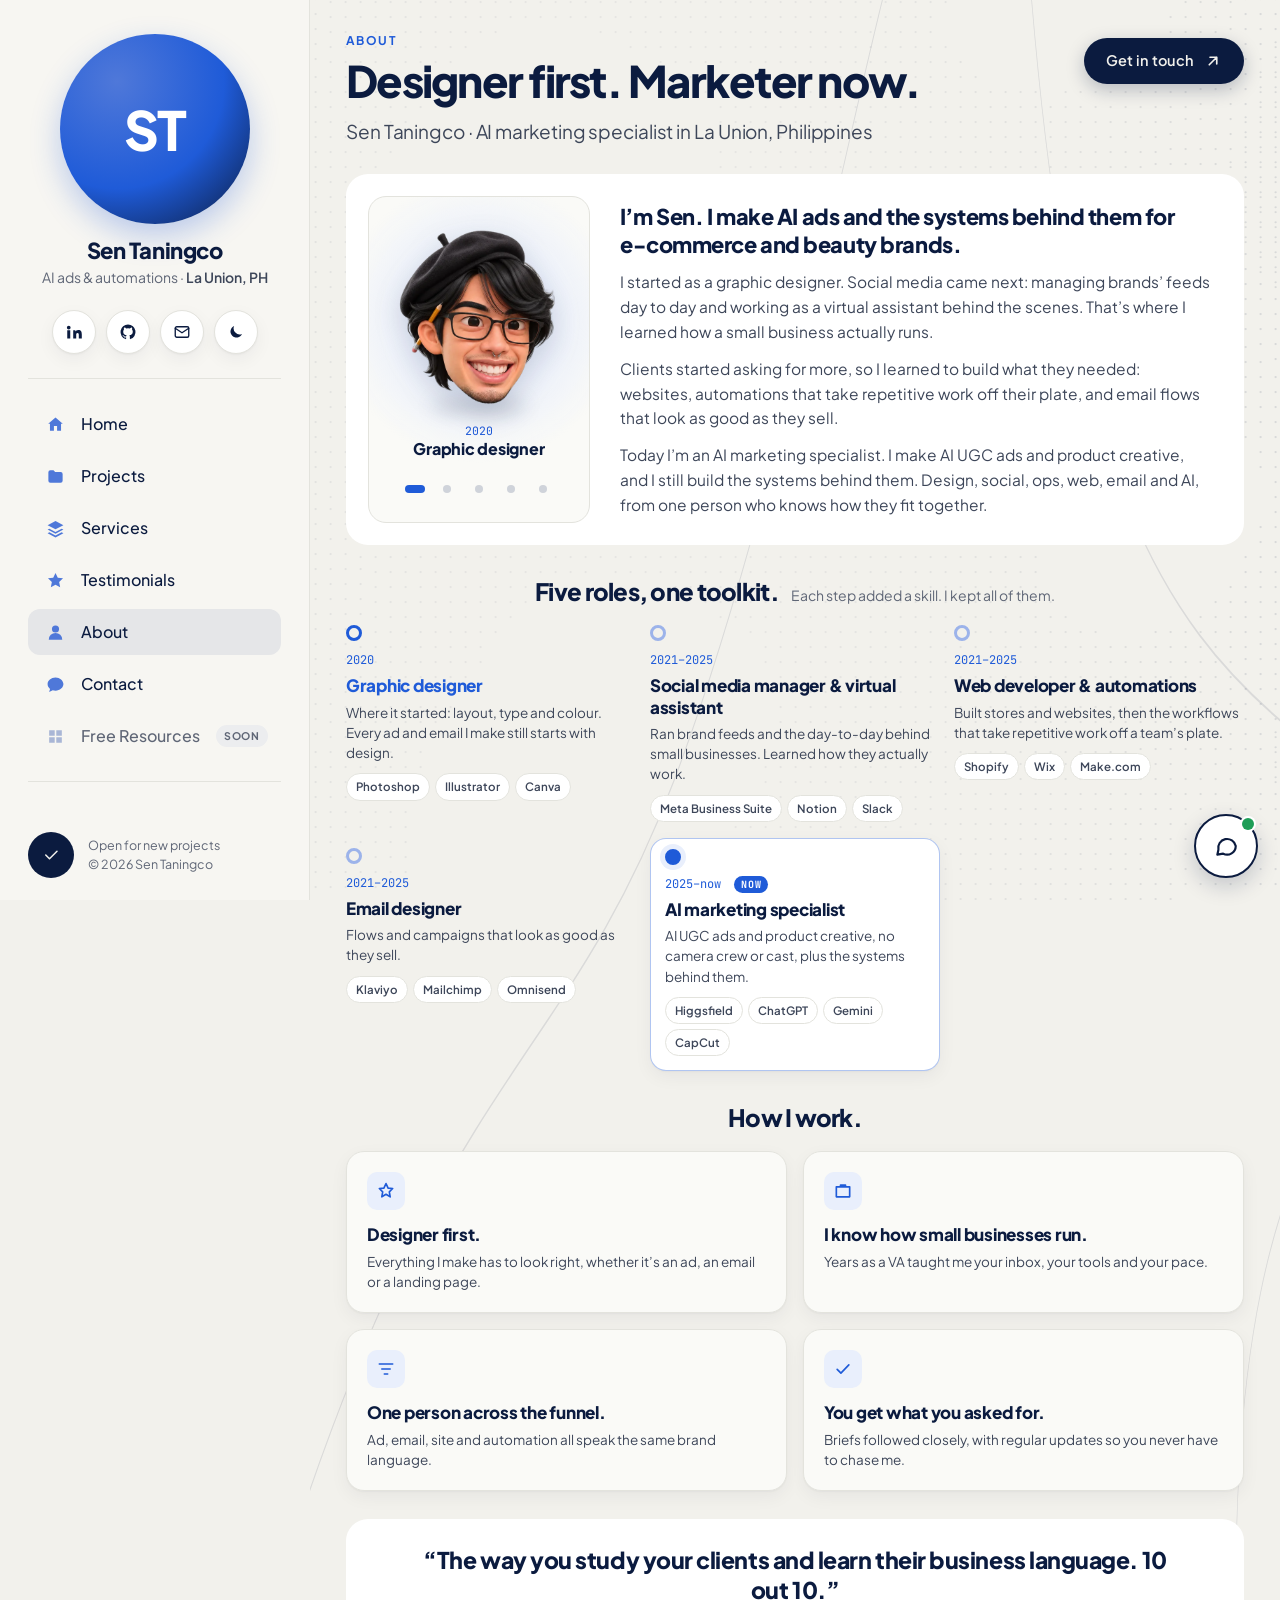
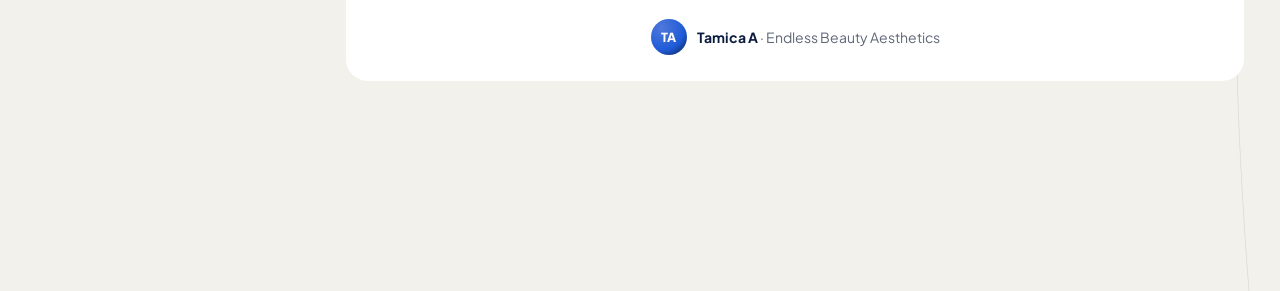
==== about.html @ 311e1f67 "Add About page with role-hat avatar - New about.html: story, five-role timeline, how I work, client " ====
<!doctype html>
<html lang="en">
<head>
  <meta charset="utf-8">
  <meta name="viewport" content="width=device-width, initial-scale=1, viewport-fit=cover">
  <title>About — Sen Taningco · AI Marketing Specialist</title>
  <meta name="description" content="Sen Taningco: graphic designer turned AI marketing specialist. AI UGC ads, automations, websites and email for e-commerce and beauty brands.">
  <meta property="og:title" content="Sen Taningco — Web Developer &amp; Copywriter">
  <meta property="og:description" content="The page, the words, and the systems behind them.">
  <meta property="og:type" content="website">
  <meta name="theme-color" content="#F2F1EC">
  <link rel="preconnect" href="https://fonts.googleapis.com">
  <link rel="preconnect" href="https://fonts.gstatic.com" crossorigin>
  <link href="https://fonts.googleapis.com/css2?family=Plus+Jakarta+Sans:wght@400;500;600;700;800&family=JetBrains+Mono:wght@500&display=swap" rel="stylesheet">
  <style>
    /* ================= Theme tokens ================= */
    :root {
      --bg: #F2F1EC;
      --panel: #F7F6F2;
      --card: #FAFAF7;
      --white: #FFFFFF;
      --ink: #0B1B3F;
      --body: #3D4659;
      --muted: #5F6676;
      --line: #E3E3DD;
      --chip: #ECEDEF;
      --accent: #1F5BD8;
      --accent-dark: #143E9E;
      --accent-soft: #E9EFFC;
      --glow-a: #DCE5FF;
      --glow-b: #C6D4FF;
      --green: #1E9E57;
      --deco: rgba(11,27,63,.10);
      --shadow: 0 1px 2px rgba(11,27,63,.04), 0 6px 18px rgba(11,27,63,.05);
      --font: 'Plus Jakarta Sans', system-ui, -apple-system, 'Segoe UI', sans-serif;
      --mono: 'JetBrains Mono', ui-monospace, monospace;
    }
    :root[data-theme="dark"] {
      --bg: #0D1118;
      --panel: #11161F;
      --card: #161C27;
      --white: #1B2230;
      --ink: #EEF2FA;
      --body: #C3CAD6;
      --muted: #98A0AE;
      --line: #262D3A;
      --chip: #212836;
      --accent: #6E95FF;
      --accent-dark: #A3BBFF;
      --accent-soft: #1A2440;
      --glow-a: #1A2340;
      --glow-b: #24305A;
      --deco: rgba(238,242,250,.07);
      --shadow: 0 1px 2px rgba(0,0,0,.3), 0 6px 18px rgba(0,0,0,.25);
    }
    * { box-sizing: border-box; }
    html, body { height: 100%; }
    body {
      margin: 0; background: var(--bg); color: var(--ink);
      font-family: var(--font); font-size: 14px; line-height: 1.5;
      -webkit-font-smoothing: antialiased;
    }
    a { color: var(--accent); }
    a:hover { color: var(--accent-dark); }
    h1, h2 { margin: 0; }
    button { font: inherit; color: inherit; }
    .i { width: 18px; height: 18px; flex: none; }

    /* ================= Shell ================= */
    .layout { display: grid; grid-template-columns: 310px minmax(0, 1fr); height: 100vh; height: 100dvh; }

    /* ---------- Side panel ---------- */
    .side {
      position: relative; z-index: 2; background: var(--panel); border-right: 1px solid var(--line);
      display: flex; flex-direction: column; padding: 34px 28px 22px; overflow-y: auto;
    }
    .me { text-align: center; }
    .avatar {
      width: 190px; height: 190px; margin: 0 auto 10px; border-radius: 50%; overflow: hidden;
      background: radial-gradient(circle at 50% 45%, var(--white) 0 55%, transparent 72%);
      display: grid; place-items: center; text-align: center; padding: 30px;
      font-size: 12px; color: var(--muted);
    }
    .avatar.empty { border: 1.5px dashed #B7BCC6; background: var(--accent-soft); }
    .avatar img { width: 100%; height: 100%; object-fit: contain; }
    .me .name { font-weight: 800; font-size: 22px; letter-spacing: -0.02em; }
    .me .handle { color: var(--muted); font-size: 14px; }
    .me .handle b { color: var(--body); font-weight: 600; }
    .socials { display: flex; justify-content: center; gap: 10px; margin: 22px 0 24px; }
    .icon-btn {
      width: 44px; height: 44px; border-radius: 50%; display: grid; place-items: center;
      background: var(--white); border: 1px solid var(--line); color: var(--ink); cursor: pointer;
      text-decoration: none; box-shadow: var(--shadow); transition: border-color .15s, transform .15s;
    }
    .icon-btn:hover { border-color: var(--accent); color: var(--accent); transform: translateY(-1px); }
    .nav { border-top: 1px solid var(--line); border-bottom: 1px solid var(--line); padding: 22px 0; display: flex; flex-direction: column; gap: 6px; }
    .nav a {
      display: flex; align-items: center; gap: 16px; min-height: 46px; padding: 0 18px;
      border-radius: 12px; color: var(--ink); text-decoration: none; font-weight: 500; font-size: 16px;
    }
    .nav a:hover { background: var(--chip); }
    .nav a[aria-current="page"] { background: #E5E6E8; }
    :root[data-theme="dark"] .nav a[aria-current="page"] { background: var(--chip); }
    .nav a .i { color: #4F78D9; width: 19px; height: 19px; }
    .side-foot { margin-top: auto; padding-top: 22px; display: flex; align-items: center; gap: 14px; font-size: 12.5px; color: var(--muted); }
    .side-foot .bubble { width: 46px; height: 46px; border-radius: 50%; background: var(--ink); color: var(--bg); display: grid; place-items: center; flex: none; }

    /* ---------- Main ---------- */
    .main {
      position: relative; min-width: 0; overflow: hidden;
      display: grid; grid-template-columns: minmax(0, 1fr); grid-template-rows: auto auto minmax(0, 1fr);
      row-gap: 22px; padding: 40px 64px 28px;
    }
    .deco { position: absolute; inset: 0; width: 100%; height: 100%; pointer-events: none; z-index: 0; }
    .deco path { fill: none; stroke: var(--deco); stroke-width: 1.2; }
    .main > *:not(.deco) { position: relative; z-index: 1; min-width: 0; }

    .top { display: flex; align-items: flex-start; justify-content: space-between; gap: 24px; }
    .top h1 { font-weight: 800; font-size: clamp(40px, 4.2vw, 66px); line-height: 1.04; letter-spacing: -0.04em; color: var(--ink); }
    .top p { margin: 14px 0 0; font-size: 19px; color: var(--body); letter-spacing: -0.005em; }
    .btn {
      display: inline-flex; align-items: center; gap: 10px; min-height: 46px; padding: 0 22px; flex: none; margin-top: 6px;
      border-radius: 999px; background: var(--ink); color: var(--bg); text-decoration: none; font-weight: 600; font-size: 14.5px;
      box-shadow: 0 6px 18px rgba(11,27,63,.25);
    }
    .btn:hover { background: var(--accent); color: #fff; }

    /* Glow frame used by tools strip + bento */
    .glow {
      border-radius: 28px; padding: 6px;
      background: linear-gradient(90deg, var(--glow-a) 0%, rgba(220,229,255,.35) 45%, var(--glow-b) 100%);
    }
    :root[data-theme="dark"] .glow { background: linear-gradient(90deg, var(--glow-a), var(--glow-b)); }

    /* Tools strip */
    .tools { display: flex; align-items: center; background: var(--white); border-radius: 22px; padding: 10px 0 10px 22px; min-width: 0; }
    .tools-label { flex: none; padding-right: 22px; border-right: 1px solid var(--line); }
    .tools-label small { display: block; font-size: 11.5px; font-weight: 700; letter-spacing: .1em; color: var(--accent); }
    .tools-label strong { font-size: 19px; font-weight: 700; letter-spacing: -0.02em; }
    .marquee { flex: 1; min-width: 0; overflow: hidden; mask-image: linear-gradient(90deg, transparent, #000 4%, #000 96%, transparent); }
    .track { display: flex; width: max-content; animation: slide 70s linear infinite; }
    .marquee:hover .track { animation-play-state: paused; }
    @keyframes slide { to { transform: translateX(-50%); } }
    .tool { display: flex; align-items: center; gap: 10px; padding: 10px 34px; border-right: 1px solid var(--line); font-weight: 600; font-size: 14.5px; white-space: nowrap; }
    .tool .logo { width: 22px; height: 22px; display: grid; place-items: center; flex: none; }
    .tool .logo svg, .tool .logo img { width: 22px; height: 22px; object-fit: contain; border-radius: 4px; }
    :root[data-theme="dark"] .tool .logo { background: #fff; border-radius: 6px; padding: 2px; }

    /* Bento */
    .bento-frame { min-height: 0; display: flex; }
    .bento-frame > .bento-in { flex: 1; min-height: 0; background: var(--white); border-radius: 24px; padding: 22px; }
    .bento {
      height: 100%; display: grid; gap: 16px;
      grid-template-columns: 0.92fr 1fr 1fr 1fr;
      grid-template-rows: minmax(0, 0.86fr) minmax(0, 1.14fr);
      grid-template-areas:
        "intro projects projects projects"
        "intro services clients  clients";
    }
    .card {
      min-height: 0; background: var(--card); border: 1px solid var(--line); border-radius: 18px;
      box-shadow: var(--shadow); padding: 20px 20px 18px; display: flex; flex-direction: column; overflow: hidden;
    }
    .card-head { display: flex; align-items: center; gap: 12px; }
    .card-head .ico { width: 34px; height: 34px; border-radius: 9px; background: var(--accent); color: #fff; display: grid; place-items: center; flex: none; }
    .card-head h2 { font-size: 19px; font-weight: 600; letter-spacing: -0.015em; }
    .card .sub { margin: 10px 0 0; color: var(--body); font-size: 13.5px; }

    /* Intro card */
    .intro {
      grid-area: intro; position: relative; align-items: center; justify-content: flex-end; text-align: center;
      background: linear-gradient(180deg, #EAF0FD 0%, #EEF2FB 55%, #F2F4FA 100%); border-color: #C9D5F2; padding-bottom: 26px;
    }
    :root[data-theme="dark"] .intro { background: linear-gradient(180deg, #19223A, #151B28); border-color: #2A3555; }
    .play {
      position: absolute; top: 16px; left: 16px; display: inline-flex; align-items: center; gap: 7px;
      background: #0B1B3F; color: #fff; border: 0; border-radius: 999px; padding: 7px 13px; font-size: 13px; font-weight: 700; cursor: pointer;
      box-shadow: 0 4px 12px rgba(11,27,63,.25);
    }
    .photo {
      width: min(66%, 205px); aspect-ratio: 1 / 1; margin: auto 0 22px; border-radius: 12px;
      border: 2px solid #8FA9E8; box-shadow: 0 0 0 5px #fff, 0 10px 28px rgba(11,27,63,.14);
      background: #E4E7EE; display: grid; place-items: center; padding: 12px; font-size: 12px; color: var(--muted); overflow: hidden;
    }
    .photo img { width: 100%; height: 100%; object-fit: cover; }
    .hi { font-family: var(--mono); font-size: 11.5px; letter-spacing: .28em; color: #4F78D9; }
    .intro .big { margin-top: 2px; font-weight: 800; font-size: clamp(28px, 2.5vw, 40px); letter-spacing: -0.04em; line-height: 1.05; }
    .rule { width: 82%; height: 2px; background: #9CB3EA; margin: 12px 0 14px; }
    .roles { font-family: var(--mono); font-size: 10.5px; letter-spacing: .14em; color: var(--muted); line-height: 1.8; }
    .tag { margin-top: 14px; font-size: 19px; line-height: 1.3; letter-spacing: -0.02em; }
    .tag b { font-weight: 700; }
    .sig { margin-top: 12px; display: flex; align-items: center; gap: 8px; font-family: var(--mono); font-size: 10.5px; color: var(--body); }
    .sig span { width: 18px; height: 18px; border-radius: 50%; background: var(--ink); }

    /* Projects */
    .projects { grid-area: projects; }
    .projects .row { flex: 1; min-height: 0; display: grid; grid-template-columns: minmax(0, 1fr) minmax(0, 1fr); gap: 20px; margin-top: 2px; }
    .stack { position: relative; min-height: 0; display: flex; flex-direction: column; gap: 8px; }
    .dots { display: flex; gap: 4px; }
    .dots i { width: 5px; height: 5px; border-radius: 50%; background: #CFD3DA; }
    .dots i.on { background: var(--accent); }
    .shot {
      flex: 1; min-height: 0; border-radius: 10px; overflow: hidden; display: grid; place-items: center; text-align: center;
      padding: 12px; font-size: 12px; box-shadow: 0 6px 18px rgba(11,27,63,.18);
      background: #0F1218; color: #A9B0BC;
    }
    .shot img { width: 100%; height: 100%; object-fit: cover; }
    .shot-under { height: 26px; border-radius: 8px; border: 1px solid var(--line); background: var(--white); }
    .proj-list { display: flex; flex-direction: column; gap: 7px; margin-top: 14px; }
    .proj-list span { display: flex; align-items: center; gap: 9px; font-size: 13px; font-weight: 500; color: var(--body); }
    .proj-list span::before { content: ""; width: 6px; height: 6px; border-radius: 50%; background: var(--accent); flex: none; }

    /* Creative (chips) */
    .creative { grid-area: creative; }
    .chips { margin: auto 0 4px; display: flex; flex-wrap: wrap; gap: 8px; }
    .chip { display: inline-flex; align-items: center; gap: 7px; padding: 7px 12px; border-radius: 999px; background: var(--white); border: 1px solid var(--line); font-size: 12.5px; font-weight: 600; box-shadow: var(--shadow); }
    .chip .d { width: 7px; height: 7px; border-radius: 50%; background: var(--green); }
    .chip .d.off { background: #B5BAC4; }

    /* Credentials */
    .creds { grid-area: creds; }
    .badge-wrap { flex: 1; min-height: 0; display: flex; flex-direction: column; align-items: center; justify-content: center; gap: 14px; }
    .medal {
      width: 112px; height: 112px; border-radius: 50%; background: var(--white);
      box-shadow: 0 0 0 1px var(--line), 0 10px 26px rgba(11,27,63,.12);
      display: grid; place-items: center; text-align: center; line-height: 1;
    }
    .medal-in { width: 74px; height: 74px; border-radius: 50%; display: grid; place-items: center; background: conic-gradient(#1F5BD8, #3FB6E8, #1F5BD8); color: #fff; }
    .medal-in strong { display: block; font-size: 24px; font-weight: 800; }
    .medal-in small { display: block; font-size: 8.5px; font-weight: 700; letter-spacing: .1em; margin-top: 3px; }
    .pill { display: inline-flex; align-items: center; gap: 8px; background: #0B1B3F; color: #fff; border-radius: 999px; padding: 7px 16px; font-size: 12.5px; font-weight: 700; }
    .pill::before { content: ""; width: 9px; height: 9px; border-radius: 50%; background: var(--accent); box-shadow: 0 0 0 2px #fff; }

    /* Services */
    .services { grid-area: services; }
    .svc { list-style: none; margin: 8px 0 0; padding: 0; flex: 1; min-height: 0; display: flex; flex-direction: column; justify-content: space-between; }
    .svc li { display: flex; align-items: center; gap: 12px; padding: 5px 0; border-top: 1px solid var(--line); font-weight: 600; font-size: 13.5px; }
    .svc li:first-child { border-top: 0; }
    .svc li .n { margin-left: auto; font-family: var(--mono); font-size: 10.5px; color: var(--muted); }
    .svc li .s { width: 26px; height: 26px; border-radius: 7px; background: var(--accent-soft); color: var(--accent); display: grid; place-items: center; flex: none; }
    .svc li .s svg { width: 14px; height: 14px; }

    /* Testimonials */
    .clients { grid-area: clients; }
    .t-list { margin-top: 12px; display: flex; flex-direction: column; gap: 10px; }
    .t { background: var(--white); border: 1px solid var(--line); border-radius: 12px; padding: 11px 13px; box-shadow: var(--shadow); }
    .t strong { display: flex; align-items: center; gap: 8px; font-size: 13.5px; }
    .t strong i { width: 18px; height: 18px; border-radius: 50%; background: var(--chip); font-style: normal; font-size: 10px; display: grid; place-items: center; color: var(--muted); }
    .t p { margin: 3px 0 0; font-size: 12.5px; color: var(--body); }
    .t em { display: block; margin-top: 3px; font-style: normal; font-size: 12px; font-weight: 600; color: var(--accent); }

    /* Floating chat bubble */
    .float {
      position: fixed; right: 22px; bottom: 22px; z-index: 5; width: 64px; height: 64px; border-radius: 50%;
      background: var(--white); border: 2px solid var(--ink); display: grid; place-items: center;
      font-size: 10px; color: var(--muted); text-decoration: none; box-shadow: 0 8px 22px rgba(11,27,63,.2);
    }
    .float::after { content: ""; position: absolute; top: 2px; right: 2px; width: 12px; height: 12px; border-radius: 50%; background: var(--green); box-shadow: 0 0 0 2px var(--white); }
    .float:hover { transform: translateY(-2px); }

    /* ================= Responsive ================= */
    @media (max-height: 820px), (max-width: 1280px) {
      .layout { height: auto; min-height: 100vh; }
      .side { position: sticky; top: 0; height: 100vh; }
      .main { overflow: visible; padding: 32px 36px 40px; }
      .bento { height: auto; grid-template-rows: auto auto; }
      .card { min-height: 280px; }
    }
    @media (max-width: 1280px) {
      .bento {
        grid-template-columns: repeat(2, minmax(0, 1fr));
        grid-template-areas: "projects projects" "intro services" "clients clients";
      }
    }
    @media (max-width: 860px) {
      .layout { grid-template-columns: minmax(0, 1fr); }
      .side { position: static; height: auto; border-right: 0; border-bottom: 1px solid var(--line); padding: 24px 16px; }
      .avatar { width: 130px; height: 130px; }
      .nav { flex-direction: row; overflow-x: auto; scrollbar-width: none; padding: 12px 0; }
      .nav a { flex: none; font-size: 14.5px; }
      .side-foot { display: none; }
      .main { padding: 24px 16px 100px; }
      .top { flex-direction: column; }
      .tools { flex-direction: column; align-items: stretch; padding: 14px; }
      .tools-label { border-right: 0; padding: 0 0 8px; }
      .bento-frame > .bento-in { padding: 12px; }
      .bento { grid-template-columns: minmax(0, 1fr); grid-template-areas: "intro" "projects" "services" "clients"; }
      .projects .row { grid-template-columns: minmax(0, 1fr); }
      .stack { height: 210px; }
    }
    @media (prefers-reduced-motion: reduce) {
      .track { animation: none; }
      .icon-btn, .float { transition: none; }
    }

    /* ---- Homepage refresh: monogram, real previews, real quotes ---- */
    .avatar.mono { display: grid; place-items: center; padding: 0; border: 0; font-size: 54px; font-weight: 800; letter-spacing: -0.04em; color: #fff;
      background: radial-gradient(circle at 30% 25%, #4F78D9, #1F5BD8 55%, #0B1B3F); box-shadow: 0 12px 30px rgba(31,91,216,.28); }
    .photo.mono { display: grid; place-items: center; padding: 0; background: radial-gradient(circle at 30% 25%, #4F78D9, #1F5BD8 55%, #0B1B3F); border-color: #8FA9E8; }
    .photo.mono span { font-size: clamp(54px, 5vw, 84px); font-weight: 800; letter-spacing: -0.05em; color: #fff; }
    .float { color: var(--ink); }
    .svc li { padding: 0; }
    .svc li a { display: flex; align-items: center; gap: 12px; width: 100%; min-height: 34px; color: inherit; text-decoration: none; }
    .svc li a:hover { color: var(--accent); }
    .services .card-head .card-go, .clients .card-head .card-go { margin-left: auto; }
    .q-rot { display: grid; flex: 1; margin-top: 12px; }
    .q { grid-area: 1 / 1; margin: 0; opacity: 0; transform: translateY(6px); transition: opacity .5s ease, transform .5s ease; pointer-events: none; }
    .q.is-on { opacity: 1; transform: none; pointer-events: auto; }
    .q p { margin: 0; font-size: clamp(15px, 1.15vw, 19px); font-weight: 700; line-height: 1.35; letter-spacing: -0.015em; color: var(--ink); }
    .q-foot { display: flex; align-items: center; justify-content: space-between; gap: 10px; margin-top: 8px; }
    .q-dots { display: flex; gap: 2px; }
    .qd { width: 24px; height: 24px; border: 0; padding: 0; background: none; cursor: pointer; display: grid; place-items: center; }
    .qd::before { content: ""; width: 7px; height: 7px; border-radius: 50%; background: #CFD3DA; transition: background .2s, width .2s; }
    .qd.on::before { width: 18px; border-radius: 4px; background: var(--accent); }
    .q-src { font-size: 11.5px; color: var(--muted); }
    .bubbles { display: flex; flex-wrap: wrap; gap: 6px; margin-top: 10px; }
    .bub { font-size: 12px; font-weight: 600; padding: 6px 11px; border-radius: 14px 14px 14px 4px; background: var(--chip); color: var(--body); }
    .bub::after { content: " ♥"; color: #E5484D; }
    .qd { width: 32px; height: 32px; }
    @media (max-width: 1024px), (pointer: coarse) { .proj-text .proj-list a { min-height: 40px !important; } }

    a.sig { text-decoration: none; color: inherit; }
    a.sig:hover { color: var(--accent); }
    /* ---- Nav: work-in-progress items ---- */
    .nav .wip { display: flex; align-items: center; gap: 16px; min-height: 46px; padding: 0 18px; border-radius: 12px; font-weight: 500; font-size: 16px; color: var(--muted); cursor: default; white-space: nowrap; }
    .nav .wip .i { color: #A9B6D6; width: 19px; height: 19px; }
    .nav .wip em { margin-left: auto; font-style: normal; font-size: 10.5px; font-weight: 700; letter-spacing: .06em; text-transform: uppercase; padding: 3px 8px; border-radius: 999px; background: var(--chip); color: var(--muted); }
    @media (max-width: 860px) { .nav .wip { flex: none; font-size: 14.5px; gap: 10px; } .nav .wip em { margin-left: 4px; } }

    /* ---- Testimonials: stacked glass panels ---- */
    .tstack { position: relative; flex: 1; margin-top: 14px; padding: 28px 22px 0 14px; isolation: isolate; }
    .tblob { position: absolute; z-index: -1; border-radius: 50%; filter: blur(24px); opacity: .7; pointer-events: none; transition: transform 1.2s cubic-bezier(.2,.7,.2,1); }
    .tblob.a { width: 46%; height: 70%; left: 4%; top: 6%; background: #4F78D9; }
    .tblob.b { width: 36%; height: 60%; right: 6%; bottom: 0; background: #F2A65A; }
    .tg-deck { display: grid; }
    .tg {
      grid-area: 1 / 1; margin: 0; display: flex; flex-direction: column; justify-content: space-between; gap: 14px;
      padding: 20px 22px 16px; border-radius: 20px;
      background: rgba(255,255,255,.58); -webkit-backdrop-filter: blur(16px) saturate(1.5); backdrop-filter: blur(16px) saturate(1.5);
      border: 1px solid rgba(255,255,255,.85); box-shadow: 0 1px 0 rgba(255,255,255,.9) inset, 0 14px 34px rgba(11,27,63,.14);
      transform-origin: 50% 100%; will-change: transform, opacity;
      transition: transform .7s cubic-bezier(.2,.75,.2,1), opacity .55s ease, filter .55s ease;
      opacity: 0; pointer-events: none; transform: translate(0, -46px) scale(.84);
    }
    .tg[data-pos="0"] { opacity: 1; pointer-events: auto; transform: none; z-index: 4; }
    .tg[data-pos="1"] { opacity: .9; transform: translate(-12px, -16px) rotate(-2.6deg) scale(.95); z-index: 3; filter: saturate(.9); }
    .tg[data-pos="2"] { opacity: .65; transform: translate(14px, -30px) rotate(2.4deg) scale(.9); z-index: 2; filter: saturate(.8); }
    .tg[data-pos="out"] { opacity: 0; transform: translate(70%, 18px) rotate(9deg) scale(.96); z-index: 5; }
    .tg[data-pos="in"]  { opacity: 0; transform: translate(-70%, 18px) rotate(-9deg) scale(.96); z-index: 5; transition: none; }
    .tg > * { transition: opacity .45s ease .15s; }
    .tg:not([data-pos="0"]) > * { opacity: 0; transition-delay: 0s; }
    .tg blockquote { margin: 0; }
    .tg blockquote p { margin: 0; font-size: clamp(15px, 1.12vw, 18.5px); font-weight: 700; line-height: 1.38; letter-spacing: -0.015em; color: var(--ink); }
    .tg figcaption { display: flex; align-items: center; gap: 11px; }
    .tg-av { width: 38px; height: 38px; border-radius: 50%; flex: none; display: grid; place-items: center; font-size: 13px; font-weight: 800; color: #fff; background: radial-gradient(circle at 30% 25%, #4F78D9, #1F5BD8 60%, #0B1B3F); }
    .tg-who { display: flex; flex-direction: column; line-height: 1.25; min-width: 0; }
    .tg-who b { font-size: 14px; color: var(--ink); }
    .tg-who span { font-size: 12.5px; color: var(--muted); }
    .tg-nav { display: flex; align-items: center; gap: 4px; margin-left: auto; }
    @media (min-width: 1281px) and (min-height: 821px) {
      .clients .bubbles { display: none; }
      .services .sub { display: none; }
      .services .svc { margin-top: 10px; }
      .svc li a { min-height: 32px; }
    }
    @media (max-width: 480px) { .tg-count { display: none; } .clients .card-head h2 { font-size: 19px; } }
    .tg-btn { width: 40px; height: 40px; border-radius: 50%; border: 1px solid var(--line); background: var(--white); color: var(--ink); display: grid; place-items: center; cursor: pointer; transition: background .2s, color .2s, border-color .2s; }
    .tg-btn:hover { background: var(--ink); color: var(--bg); border-color: var(--ink); }
    .tg-count { min-width: 44px; text-align: center; font-size: 12.5px; color: var(--muted); font-variant-numeric: tabular-nums; }
    .tg-count b { color: var(--ink); }
    :root[data-theme="dark"] .tg { background: rgba(32,39,54,.55); border-color: rgba(255,255,255,.12); box-shadow: 0 1px 0 rgba(255,255,255,.06) inset, 0 14px 34px rgba(0,0,0,.4); }
    :root[data-theme="dark"] .tblob { opacity: .4; }
    @media (max-width: 860px) { .tstack { padding: 28px 14px 4px 10px; } .tg { padding: 18px 18px 14px; } }
    @media (prefers-reduced-motion: reduce) { .tg, .tblob { transition: opacity .2s ease; } }

    /* ================= Services page ================= */
    .smain { display: flex; flex-direction: column; gap: 28px; overflow-y: auto; padding-bottom: 64px; }
    .eyebrow, .top p.eyebrow { margin: 0 0 8px; font-size: 12px; font-weight: 700; letter-spacing: .12em; color: var(--accent); }
    .eyebrow.center { text-align: center; }
    .smain .top h1 { font-size: clamp(32px, 3.4vw, 54px); }
    .smain h2 { margin: 0; letter-spacing: -0.03em; }

    .method { display: grid; grid-template-columns: minmax(0, 1.05fr) minmax(0, 3fr); gap: 18px; background: var(--white); border-radius: 22px; padding: 22px; }
    .method-intro { padding: 10px 8px; }
    .method-intro h2 { font-size: 28px; font-weight: 800; line-height: 1.1; }
    .method-intro h2 span { display: block; color: var(--muted); font-weight: 600; }
    .method-intro p:last-child { margin: 12px 0 0; color: var(--body); font-size: 14px; }
    .steps { display: grid; grid-template-columns: repeat(3, minmax(0, 1fr)); gap: 16px; }
    .step { position: relative; background: var(--card); border: 1px solid var(--line); border-radius: 16px; padding: 18px; box-shadow: var(--shadow); }
    .step + .step::before { content: ""; position: absolute; left: -17px; top: 38px; width: 16px; border-top: 2px dashed #9CB3EA; }
    .step-n { position: absolute; right: 14px; top: 4px; font-size: 54px; font-weight: 800; letter-spacing: -0.04em; color: var(--ink); opacity: .07; }
    .step-ico { width: 38px; height: 38px; border-radius: 10px; display: grid; place-items: center; background: var(--accent-soft); color: var(--accent); }
    .step-ico svg { width: 20px; height: 20px; }
    .step h3 { margin: 12px 0 4px; font-size: 20px; font-weight: 800; }
    .step p { margin: 0; font-size: 13.5px; color: var(--body); }
    .step-chips { display: flex; flex-wrap: wrap; gap: 6px; margin-top: 12px; }
    .step-chips span { font-size: 11.5px; font-weight: 600; padding: 4px 10px; border-radius: 999px; background: var(--white); border: 1px solid var(--line); }

    .sec-head { display: flex; flex-wrap: wrap; align-items: baseline; justify-content: center; gap: 4px 12px; margin-bottom: 16px; }
    .sec-head h2 { font-size: 24px; font-weight: 800; }
    .sec-head span { color: var(--muted); }
    .svc-grid { display: grid; grid-template-columns: repeat(3, minmax(0, 1fr)); gap: 16px; }
    .svc-card { display: flex; flex-direction: column; background: var(--card); border: 1px solid var(--line); border-radius: 18px; padding: 20px; box-shadow: var(--shadow); transition: transform .15s ease, border-color .15s ease; }
    .svc-card:hover { transform: translateY(-2px); border-color: #BFC6D6; }
    .svc-top { display: flex; align-items: flex-start; justify-content: space-between; gap: 10px; }
    .svc-num { font-family: var(--mono); font-size: 11px; color: var(--accent); white-space: nowrap; padding-top: 4px; }
    .svc-card h3 { margin: 14px 0 2px; font-size: 21px; font-weight: 800; letter-spacing: -0.02em; }
    .svc-sub { margin: 0; color: var(--muted); font-size: 14px; }
    .svc-badge { align-self: flex-start; margin: 14px 0 12px; font-size: 11px; font-weight: 800; letter-spacing: .08em; text-transform: uppercase; color: var(--accent); background: var(--accent-soft); border: 1px solid color-mix(in srgb, var(--accent) 30%, transparent); padding: 5px 11px; border-radius: 999px; }
    .svc-list { list-style: none; margin: 0 0 16px; padding: 0; display: flex; flex-direction: column; gap: 8px; }
    .svc-list li { display: flex; gap: 9px; font-size: 13.5px; color: var(--body); }
    .svc-list svg { width: 16px; height: 16px; flex: none; margin-top: 1px; color: #4F78D9; }
    .svc-link { margin-top: auto; font-weight: 700; text-decoration: none; min-height: 40px; display: inline-flex; align-items: center; gap: 6px; }

    .live { text-align: center; }
    .live h2 { font-size: clamp(26px, 2.6vw, 36px); font-weight: 800; }
    .live-sub { margin: 8px auto 18px; max-width: 520px; color: var(--body); }
    .flow-frame { background: var(--white); border: 1px solid var(--line); border-radius: 18px; box-shadow: var(--shadow); overflow: hidden; text-align: left; }
    .flow-bar { display: flex; align-items: center; gap: 6px; padding: 10px 14px; border-bottom: 1px solid var(--line); font-size: 12px; color: var(--muted); }
    .flow-bar i { width: 9px; height: 9px; border-radius: 50%; background: #F87171; }
    .flow-bar i:nth-child(2) { background: #FBBF24; } .flow-bar i:nth-child(3) { background: #34D399; }
    .flow-bar span { margin: 0 auto; transform: translateX(-24px); }
    .flow { display: flex; align-items: center; padding: 30px 26px; background: radial-gradient(#C9D3EA 1px, transparent 1px) 0 0 / 16px 16px, #F6F8FD; overflow-x: auto; }
    :root[data-theme="dark"] .flow { background: radial-gradient(#2A3555 1px, transparent 1px) 0 0 / 16px 16px, #151B28; }
    .flow-node { flex: 1 1 0; min-width: 120px; background: #fff; border: 1px solid #DCE2EE; border-radius: 14px; padding: 14px; box-shadow: var(--shadow); color: #0B1B3F; }
    .flow-node strong { display: block; font-size: 14px; }
    .flow-node span { display: block; margin-top: 3px; font-size: 12px; color: #5F6676; }
    .flow-node.out { flex: 1.5 1 0; background: var(--accent); border-color: var(--accent); color: #fff; }
    .flow-node.out span { color: #DCE6FF; }
    .out-ads { display: flex; gap: 6px; margin-top: 10px; }
    .out-ad { flex: 1; aspect-ratio: 9 / 16; border-radius: 6px; background-size: cover; background-position: center; box-shadow: 0 0 0 2px rgba(255,255,255,.7); }
    .flow-link { flex: 0 0 34px; height: 2px; position: relative; background: repeating-linear-gradient(90deg, #8FA9E8 0 6px, transparent 6px 10px); background-size: 20px 2px; animation: dash 1s linear infinite; }
    .flow-link::after { content: ""; position: absolute; right: -2px; top: -4px; border-left: 7px solid #8FA9E8; border-top: 5px solid transparent; border-bottom: 5px solid transparent; }
    @keyframes dash { to { background-position: 20px 0; } }

    .cta-band { display: flex; flex-wrap: wrap; align-items: center; justify-content: space-between; gap: 18px; background: #0B1B3F; color: #fff; border-radius: 20px; padding: 26px 30px; }
    .cta-band h2 { font-size: 26px; font-weight: 800; color: #fff; }
    .cta-band p { margin: 6px 0 0; color: #C9D3EA; max-width: 560px; }
    .btn.light { background: #fff; color: #0B1B3F; box-shadow: none; }
    .btn.light:hover { background: var(--accent); color: #fff; }

    @media (max-width: 1280px) {
      .smain { overflow: visible; }
      .method { grid-template-columns: minmax(0, 1fr); }
      .svc-grid { grid-template-columns: repeat(2, minmax(0, 1fr)); }
    }
    @media (max-width: 860px) {
      .steps, .svc-grid { grid-template-columns: minmax(0, 1fr); }
      .step + .step::before { left: 38px; top: -17px; width: 0; height: 16px; border-top: 0; border-left: 2px dashed #9CB3EA; }
      .flow { flex-direction: column; align-items: stretch; padding: 18px; }
      .flow-node { min-width: 0; }
      .flow-link { flex: 0 0 22px; width: 2px; height: auto; align-self: center; background: repeating-linear-gradient(180deg, #8FA9E8 0 6px, transparent 6px 10px); animation: none; }
      .flow-link::after { right: -4px; top: auto; bottom: -2px; border-left: 5px solid transparent; border-right: 5px solid transparent; border-top: 7px solid #8FA9E8; border-bottom: 0; }
      .out-ads { max-width: 240px; }
    }
    @media (prefers-reduced-motion: reduce) { .flow-link { animation: none; } .svc-card { transition: none; } }

    /* ================= About page ================= */
    .amain { display: flex; flex-direction: column; gap: 28px; overflow-y: auto; padding-bottom: 64px; }
    .amain .top h1 { font-size: clamp(32px, 3.4vw, 54px); }
    .amain h2 { margin: 0; letter-spacing: -0.03em; }
    .a-hero { display: grid; grid-template-columns: minmax(200px, .8fr) minmax(0, 2.2fr); gap: 22px; background: var(--white); border-radius: 22px; padding: 22px; }
    .a-mono { position: relative; display: grid; place-items: center; min-height: 260px; border-radius: 18px; background: radial-gradient(circle at 30% 25%, #4F78D9, #1F5BD8 55%, #0B1B3F); box-shadow: 0 12px 30px rgba(31,91,216,.25); overflow: hidden; }
    .a-mono span { font-size: clamp(72px, 7vw, 120px); font-weight: 800; letter-spacing: -0.05em; color: #fff; }
    .a-mono small { position: absolute; left: 16px; bottom: 14px; font-family: var(--mono); font-size: 11px; letter-spacing: .1em; text-transform: uppercase; color: #DCE6FF; }
    .a-story { display: flex; flex-direction: column; justify-content: center; gap: 12px; padding: 6px 8px; }
    .a-story p { margin: 0; color: var(--body); font-size: 15.5px; line-height: 1.6; max-width: 680px; }
    .a-story .a-lead { font-size: clamp(20px, 1.7vw, 26px); font-weight: 800; line-height: 1.3; letter-spacing: -0.02em; color: var(--ink); }

    .tl { list-style: none; margin: 0; padding: 0; display: grid; grid-template-columns: repeat(5, minmax(0, 1fr)); gap: 14px; position: relative; }
    .tl::before { content: ""; position: absolute; left: 0; right: 0; top: 7px; border-top: 2px dashed #9CB3EA; }
    .tl-item { position: relative; padding-top: 26px; }
    .tl-dot { position: absolute; left: 0; top: 0; width: 16px; height: 16px; border-radius: 50%; background: var(--bg); border: 3px solid #9CB3EA; }
    .tl-item.now .tl-dot { background: var(--accent); border-color: var(--accent); box-shadow: 0 0 0 5px var(--accent-soft); }
    .tl-item > *:not(.tl-dot) { margin-left: 0; }
    .tl-item { display: flex; flex-direction: column; }
    .tl-item h3, .tl-item p, .tl-chips { position: relative; }
    .tl-year { margin: 0 0 6px; font-family: var(--mono); font-size: 12px; color: var(--accent); }
    .tl-year em { font-style: normal; font-family: inherit; font-size: 10px; font-weight: 700; letter-spacing: .08em; text-transform: uppercase; margin-left: 6px; padding: 2px 7px; border-radius: 999px; background: var(--accent); color: #fff; }
    .tl-item h3 { margin: 0 0 6px; font-size: 17px; font-weight: 800; letter-spacing: -0.015em; line-height: 1.25; }
    .tl-item > p:not(.tl-year) { margin: 0; font-size: 13.5px; color: var(--body); }
    .tl-chips { display: flex; flex-wrap: wrap; gap: 5px; margin-top: 10px; }
    .tl-chips span { font-size: 11.5px; font-weight: 600; padding: 4px 9px; border-radius: 999px; background: var(--white); border: 1px solid var(--line); color: var(--body); }
    .tl-item.now { background: var(--white); border: 1px solid color-mix(in srgb, var(--accent) 35%, transparent); border-radius: 16px; padding: 26px 14px 14px; margin-top: -10px; box-shadow: var(--shadow); }
    .tl-item.now .tl-dot { left: 14px; top: 10px; }
    .tl-item.now .tl-year { margin-top: 10px; }

    .ways { display: grid; grid-template-columns: repeat(4, minmax(0, 1fr)); gap: 16px; }
    .way { background: var(--card); border: 1px solid var(--line); border-radius: 18px; padding: 20px; box-shadow: var(--shadow); }
    .way-ico { width: 38px; height: 38px; border-radius: 10px; display: grid; place-items: center; background: var(--accent-soft); color: var(--accent); }
    .way-ico svg { width: 20px; height: 20px; }
    .way h3 { margin: 12px 0 4px; font-size: 17px; font-weight: 800; letter-spacing: -0.015em; }
    .way p { margin: 0; font-size: 13.5px; color: var(--body); }

    .a-quote { margin: 0; padding: 26px 30px; border-radius: 22px; background: var(--white); text-align: center; }
    .a-quote blockquote { margin: 0; }
    .a-quote p { margin: 0 auto; max-width: 760px; font-size: clamp(19px, 1.8vw, 26px); font-weight: 800; line-height: 1.3; letter-spacing: -0.02em; color: var(--ink); }
    .a-quote figcaption { display: inline-flex; align-items: center; gap: 10px; margin-top: 14px; font-size: 14px; color: var(--muted); }
    .a-quote figcaption b { color: var(--ink); }
    .tg-av { width: 36px; height: 36px; border-radius: 50%; flex: none; display: grid; place-items: center; font-size: 12.5px; font-weight: 800; color: #fff; background: radial-gradient(circle at 30% 25%, #4F78D9, #1F5BD8 60%, #0B1B3F); }


    /* avatar with role hats */
    .a-ava { position: relative; display: flex; flex-direction: column; align-items: center; justify-content: center; gap: 8px; min-height: 300px; padding: 14px 12px 12px; border-radius: 18px; overflow: hidden;
      background: radial-gradient(circle at 50% 38%, #DCE6FF, transparent 62%), var(--card); border: 1px solid var(--line); }
    :root[data-theme="dark"] .a-ava { background: radial-gradient(circle at 50% 38%, #1D2A4D, transparent 62%), var(--card); }
    .ava { width: min(100%, 270px); height: auto; overflow: visible; }
    .ava-glow { fill: #fff; opacity: .55; }
    :root[data-theme="dark"] .ava-glow { fill: #2A3A66; opacity: .5; }
    .hat { opacity: 0; transform: translateY(-46px) rotate(-10deg); transform-box: fill-box; transform-origin: 50% 100%;
      transition: transform .6s cubic-bezier(.34,1.56,.64,1), opacity .25s ease; }
    .hat.on { opacity: 1; transform: none; }
    .hat.off { opacity: 0; transform: translateY(-36px) rotate(12deg); transition: transform .35s ease-in, opacity .3s ease-in; }
    .ava-head { transform-box: fill-box; transform-origin: 50% 100%; }
    .ava.bump .ava-head { animation: bump .5s ease; }
    @keyframes bump { 0%,100% { transform: none; } 35% { transform: translateY(3px) scaleY(.97); } 65% { transform: translateY(-1px); } }
    .ava-eyes { transform-box: fill-box; transform-origin: center; animation: blink 4.5s infinite; }
    @keyframes blink { 0%, 92%, 100% { transform: none; } 95% { transform: scaleY(.1); } }
    .sp { opacity: 0; transform-box: fill-box; transform-origin: center; }
    .ava.magic .sp { animation: tw 1.6s ease-in-out infinite; }
    .ava.magic .s2 { animation-delay: .4s; } .ava.magic .s3 { animation-delay: .8s; }
    @keyframes tw { 0%,100% { opacity: 0; transform: scale(.4); } 50% { opacity: 1; transform: scale(1); } }
    .ava-img { position: relative; width: min(100%, 300px); height: auto; aspect-ratio: 1; }
    .ava-img .hat { position: absolute; inset: 0; width: 100%; height: 100%; object-fit: contain; opacity: 0; transform: translateY(-22px) scale(.92) rotate(-5deg); transform-origin: 50% 70%;
      transition: transform .6s cubic-bezier(.34,1.56,.64,1), opacity .3s ease; filter: drop-shadow(0 10px 14px rgba(11,27,63,.16)); }
    .ava-img .hat.on { opacity: 1; transform: none; }
    .ava-img .hat.off { opacity: 0; transform: translateY(14px) scale(.95) rotate(5deg); transition: transform .32s ease-in, opacity .28s ease-in; }
    .ava-shadow { position: absolute; left: 26%; right: 26%; bottom: 1%; height: 6%; border-radius: 50%; background: rgba(11,27,63,.22); filter: blur(9px); }
    .ava-img.bump .ava-shadow { animation: sq .6s ease; }
    @keyframes sq { 0%,100% { transform: none; } 40% { transform: scaleX(.8); opacity: .6; } }
    .ava-sparks { position: absolute; inset: 0; width: 100%; height: 100%; pointer-events: none; overflow: visible; }
    .hat-label { display: flex; flex-direction: column; align-items: center; text-align: center; min-height: 44px; }
    .hat-label .hl-year { font-family: var(--mono); font-size: 11.5px; color: var(--accent); }
    .hat-label b { font-size: 16px; font-weight: 800; letter-spacing: -0.015em; color: var(--ink); line-height: 1.25; }
    .hat-label.swap { animation: lbl .45s ease; }
    @keyframes lbl { 0% { opacity: 0; transform: translateY(6px); } 100% { opacity: 1; transform: none; } }
    .hat-dots { display: flex; gap: 2px; }
    .hd { width: 30px; height: 30px; border: 0; padding: 0; background: none; cursor: pointer; display: grid; place-items: center; }
    .hd::before { content: ""; width: 8px; height: 8px; border-radius: 50%; background: #CFD3DA; transition: width .2s, background .2s; }
    .hd.on::before { width: 20px; border-radius: 4px; background: var(--accent); }
    .tl-item { cursor: pointer; transition: transform .2s ease; }
    .tl-item.lit .tl-dot { border-color: var(--accent); }
    .tl-item.lit h3 { color: var(--accent); }
    @media (prefers-reduced-motion: reduce) { .hat, .hat.off { transition: opacity .2s; transform: none; } .ava-eyes, .ava.bump .ava-head, .ava.magic .sp { animation: none; } }
    @media (max-width: 1280px) {
      .amain { overflow: visible; }
      .tl { grid-template-columns: repeat(3, minmax(0, 1fr)); row-gap: 26px; }
      .tl::before { display: none; }
      .ways { grid-template-columns: repeat(2, minmax(0, 1fr)); }
    }
    @media (max-width: 860px) {
      .a-hero { grid-template-columns: minmax(0, 1fr); padding: 16px; }
      .a-ava { min-height: 0; }
      .ava { width: 220px; }
      .ava-img { width: 240px; }
      .tl { grid-template-columns: minmax(0, 1fr); gap: 18px; padding-left: 26px; }
      .tl::before { display: block; left: 7px; right: auto; top: 6px; bottom: 6px; border-top: 0; border-left: 2px dashed #9CB3EA; }
      .tl-item { padding-top: 0; }
      .tl-dot { left: -26px; top: 2px; }
      .tl-item.now { margin: 0 0 0 -8px; padding: 14px; }
      .tl-item.now .tl-dot { left: -18px; top: 16px; }
      .tl-item.now .tl-year { margin-top: 0; }
      .ways { grid-template-columns: minmax(0, 1fr); }
      .a-quote { padding: 22px 18px; }
    }
  </style>
</head>
<body>
<canvas id="field" aria-hidden="true"></canvas>
<style>
  #field { position: fixed; inset: 0; width: 100vw; height: 100vh; z-index: 0; pointer-events: none; }
  .layout { position: relative; z-index: 1; }
</style>
<script>
  (function () {
    const cv = document.getElementById('field'); if (!cv) return;
    const ctx = cv.getContext('2d');
    const CH = ' .·:-=+*#%@';
    const CELL = 15, R = 240;                       // grid size and cursor reach (px)
    const reduce = matchMedia('(prefers-reduced-motion: reduce)').matches;
    let W = 0, H = 0, dpr = 1, cols = 0, rows = 0;
    let mx = -9999, my = -9999, tx = -9999, ty = -9999, energy = 0, target = 0, raf = 0, t = 0;
    const dark = () => document.documentElement.getAttribute('data-theme') === 'dark';
    function size() {
      dpr = Math.min(devicePixelRatio || 1, 2); W = innerWidth; H = innerHeight;
      cv.width = W * dpr; cv.height = H * dpr; ctx.setTransform(dpr, 0, 0, dpr, 0, 0);
      cols = Math.ceil(W / CELL) + 1; rows = Math.ceil(H / CELL) + 1; draw();
    }
    function draw() {
      ctx.clearRect(0, 0, W, H);
      ctx.font = '600 12px "JetBrains Mono", ui-monospace, monospace'; ctx.textAlign = 'center'; ctx.textBaseline = 'middle';
      const base = dark() ? '238,242,250' : '11,27,63', hot = dark() ? '110,149,255' : '31,91,216';
      for (let y = 0; y < rows; y++) for (let x = 0; x < cols; x++) {
        const px = x * CELL, py = y * CELL;
        // faint resting pattern: a slow diagonal wave, strongest toward the edges
        const wave = (Math.sin(x * .11 + y * .07 + t) * Math.cos(y * .09 - x * .04) + 1) / 2;
        const edge = Math.min(1, Math.abs(px - W / 2) / (W / 2)) ** 2;
        let lvl = wave * (.35 + edge) * 3.4, alpha = .05 + edge * .06, col = base;
        const dx = px - mx, dy = py - my, d = Math.hypot(dx, dy);
        if (energy > 0 && d < R) {
          const k = (1 - d / R) ** 1.6 * energy;
          lvl += k * 9; alpha += k * .6; col = hot;
        }
        const i = Math.min(CH.length - 1, Math.round(lvl));
        if (i <= 0) continue;
        // characters near the cursor are nudged away from it, like a ripple
        let ox = 0, oy = 0;
        if (energy > 0 && d < R && d > 0) { const push = (1 - d / R) * 9 * energy; ox = dx / d * push; oy = dy / d * push; }
        ctx.fillStyle = `rgba(${col},${Math.min(alpha, .7).toFixed(3)})`;
        ctx.fillText(CH[i], px + ox, py + oy);
      }
    }
    function loop() {
      mx += (tx - mx) * .18; my += (ty - my) * .18;
      energy += (target - energy) * .08; if (!reduce) t += .004;
      draw();
      if (Math.abs(target - energy) > .005 || Math.abs(tx - mx) > .5 || Math.abs(ty - my) > .5) raf = requestAnimationFrame(loop);
      else raf = 0;
    }
    function kick() { if (!raf) raf = requestAnimationFrame(loop); }
    addEventListener('pointermove', e => {
      if (e.pointerType !== 'mouse') return;
      if (mx < -999) { mx = e.clientX; my = e.clientY; }
      tx = e.clientX; ty = e.clientY; target = 1; kick();
    }, { passive: true });
    document.addEventListener('pointerleave', () => { target = 0; kick(); });
    addEventListener('blur', () => { target = 0; kick(); });
    // touch: a soft pulse where you tap, then it fades
    addEventListener('pointerdown', e => {
      if (e.pointerType === 'mouse' || reduce) return;
      mx = tx = e.clientX; my = ty = e.clientY; energy = 1; target = 0; kick();
    }, { passive: true });
    new MutationObserver(draw).observe(document.documentElement, { attributes: true, attributeFilter: ['data-theme'] });
    addEventListener('resize', size);
    size();
  })();
</script>

<div class="layout">

  <!-- ================= SIDE PANEL ================= -->
  <aside class="side">
    <div class="me">
      <!-- Swap for: <div class="avatar"><img src="images/avatar.png" alt="Illustrated portrait of Sen"></div> -->
      <div class="avatar mono" aria-hidden="true">ST</div>
      <div class="name">Sen Taningco</div>
      <div class="handle">AI ads &amp; automations · <b>La Union, PH</b></div>
    </div>

    <div class="socials">
      <a class="icon-btn" href="https://www.linkedin.com/in/sentaningco/" target="_blank" rel="noopener" aria-label="LinkedIn">
        <svg class="i" viewBox="0 0 24 24" fill="currentColor" aria-hidden="true"><path d="M4.98 3.5a2.5 2.5 0 1 1 0 5 2.5 2.5 0 0 1 0-5ZM3 9.75h4v11H3v-11Zm7 0h3.8v1.5h.05c.53-1 1.83-2.05 3.77-2.05 4.03 0 4.78 2.65 4.78 6.1v5.45h-4v-4.83c0-1.15-.02-2.63-1.6-2.63-1.6 0-1.85 1.25-1.85 2.55v4.91h-4v-11Z"/></svg>
      </a>
      <a class="icon-btn" href="https://github.com/meow-w11" target="_blank" rel="noopener" aria-label="GitHub">
        <svg class="i" viewBox="0 0 24 24" fill="currentColor" aria-hidden="true"><path d="M12 2a10 10 0 0 0-3.16 19.49c.5.09.68-.22.68-.48v-1.7c-2.78.6-3.37-1.34-3.37-1.34-.45-1.16-1.11-1.47-1.11-1.47-.91-.62.07-.6.07-.6 1 .07 1.53 1.03 1.53 1.03.9 1.52 2.34 1.08 2.91.83.09-.65.35-1.08.63-1.33-2.22-.25-4.55-1.11-4.55-4.94 0-1.09.39-1.98 1.03-2.68-.1-.25-.45-1.27.1-2.65 0 0 .84-.27 2.75 1.02a9.56 9.56 0 0 1 5 0c1.91-1.3 2.75-1.02 2.75-1.02.55 1.38.2 2.4.1 2.65.64.7 1.03 1.59 1.03 2.68 0 3.84-2.34 4.68-4.57 4.93.36.31.68.92.68 1.85v2.74c0 .27.18.58.69.48A10 10 0 0 0 12 2Z"/></svg>
      </a>
      <a class="icon-btn" href="mailto:sentngc@gmail.com?subject=Project%20inquiry%20from%20your%20portfolio" aria-label="Email">
        <svg class="i" viewBox="0 0 24 24" fill="none" stroke="currentColor" stroke-width="1.8" stroke-linecap="round" stroke-linejoin="round" aria-hidden="true"><rect x="3" y="5" width="18" height="14" rx="2"/><path d="m3 7 9 6 9-6"/></svg>
      </a>
      <button class="icon-btn" type="button" id="themeToggle" aria-label="Switch to dark mode">
        <svg class="i" viewBox="0 0 24 24" fill="currentColor" aria-hidden="true"><path d="M20 14.5A8 8 0 0 1 9.5 4a8 8 0 1 0 10.5 10.5Z"/></svg>
      </button>
    </div>

    <nav class="nav" aria-label="Main">
      <a href="./"><svg class="i" viewBox="0 0 24 24" fill="currentColor" aria-hidden="true"><path d="M12 3.2 2.8 11H5v9h5v-6h4v6h5v-9h2.2L12 3.2Z"/></svg>Home</a>
      <a href="projects.html"><svg class="i" viewBox="0 0 24 24" fill="currentColor" aria-hidden="true"><path d="M3 6.5A2.5 2.5 0 0 1 5.5 4h4l2 2.2h7A2.5 2.5 0 0 1 21 8.7v8.8a2.5 2.5 0 0 1-2.5 2.5h-13A2.5 2.5 0 0 1 3 17.5v-11Z"/></svg>Projects</a>
      <a href="services.html"><svg class="i" viewBox="0 0 24 24" fill="currentColor" aria-hidden="true"><path d="M12 2.5 2 7.8l10 5.3 10-5.3-10-5.3Zm-7.7 9.7L2 13.4l10 5.3 10-5.3-2.3-1.2-7.7 4.1-7.7-4.1Zm0 4.6L2 18l10 5.3L22 18l-2.3-1.2-7.7 4.1-7.7-4.1Z"/></svg>Services</a>
      <a href="index.html#clients"><svg class="i" viewBox="0 0 24 24" fill="currentColor" aria-hidden="true"><path d="m12 2.5 2.9 6 6.6.8-4.9 4.6 1.3 6.6L12 17.3l-5.9 3.2 1.3-6.6-4.9-4.6 6.6-.8 2.9-6Z"/></svg>Testimonials</a>
      <a href="about.html" aria-current="page"><svg class="i" viewBox="0 0 24 24" fill="currentColor" aria-hidden="true"><circle cx="12" cy="7.5" r="4.5"/><path d="M3.5 21a8.5 8.5 0 0 1 17 0h-17Z"/></svg>About</a>
      <a href="mailto:sentngc@gmail.com?subject=Project%20inquiry%20from%20your%20portfolio"><svg class="i" viewBox="0 0 24 24" fill="currentColor" aria-hidden="true"><path d="M12 3C6.5 3 2 6.8 2 11.5c0 2.4 1.2 4.6 3.1 6.1L4 21.5l4.5-2.2c1.1.3 2.3.5 3.5.5 5.5 0 10-3.8 10-8.3S17.5 3 12 3Z"/></svg>Contact</a>
      <span class="wip" aria-disabled="true" title="Work in progress"><svg class="i" viewBox="0 0 24 24" fill="currentColor" aria-hidden="true"><path d="M4 4h7v7H4V4Zm9 0h7v7h-7V4ZM4 13h7v7H4v-7Zm9 0h7v7h-7v-7Z"/></svg>Free Resources<em>Soon</em></span>
    </nav>

    <div class="side-foot">
      <span class="bubble" aria-hidden="true"><svg class="i" viewBox="0 0 24 24" fill="none" stroke="currentColor" stroke-width="2" stroke-linecap="round" stroke-linejoin="round"><path d="M5 12l5 5L20 7"/></svg></span>
      <span>Open for new projects<br>© 2026 Sen Taningco</span>
    </div>
  </aside>

  <!-- ================= MAIN ================= -->
  <main class="main amain">
    <svg class="deco" viewBox="0 0 1600 920" preserveAspectRatio="none" aria-hidden="true">
      <path d="M-40 760 C 220 520, 420 520, 600 380 S 900 40, 980 -40"/>
      <path d="M1180 -40 C 1240 220, 1380 300, 1640 360"/>
      <path d="M1640 560 C 1520 640, 1500 760, 1560 960"/>
    </svg>

    <div class="top">
      <div>
        <p class="eyebrow">ABOUT</p>
        <h1>Designer first. Marketer now.</h1>
        <p>Sen Taningco · AI marketing specialist in La Union, Philippines</p>
      </div>
      <a class="btn" href="mailto:sentngc@gmail.com?subject=Project%20inquiry%20from%20your%20portfolio">Get in touch
        <svg class="i" viewBox="0 0 24 24" fill="none" stroke="currentColor" stroke-width="2.2" stroke-linecap="round" stroke-linejoin="round" aria-hidden="true"><path d="M7 17 17 7M8 7h9v9"/></svg>
      </a>
    </div>

    <section class="a-hero" aria-label="My story">
      <div class="a-ava" aria-label="Illustrated Sen trying on a hat for each role">
        <div class="ava ava-img"><span class="ava-shadow" aria-hidden="true"></span><img class="hat" data-i="0" src="[data-uri]" alt="Sen in a black beret with a pencil behind his ear" width="560" height="560" decoding="async"><img class="hat" data-i="1" src="[data-uri]" alt="Sen in a cap with social media pins and a headset, winking" width="560" height="560" decoding="async"><img class="hat" data-i="2" src="[data-uri]" alt="Sen in a yellow hard hat with a code badge" width="560" height="560" decoding="async"><img class="hat" data-i="3" src="[data-uri]" alt="Sen in a blue mail carrier cap, winking" width="560" height="560" decoding="async"><img class="hat" data-i="4" src="[data-uri]" alt="Sen in a purple AI wizard hat" width="560" height="560" decoding="async"><svg class="ava-sparks" viewBox="0 0 100 100" aria-hidden="true" fill="#FFD166"><path class="sp s1" d="M10 22l2 5 5 2-5 2-2 5-2-5-5-2 5-2z"/><path class="sp s2" d="M88 12l1.6 4 4 1.6-4 1.6-1.6 4-1.6-4-4-1.6 4-1.6z"/><path class="sp s3" d="M92 62l1.4 3.4 3.4 1.4-3.4 1.4-1.4 3.4-1.4-3.4-3.4-1.4 3.4-1.4z"/></svg></div>
        <div class="hat-label" aria-live="polite"><span class="hl-year">2025–now</span><b>AI marketing specialist</b></div>
        <div class="hat-dots" role="group" aria-label="Choose a role"><button type="button" class="hd" data-i="0" aria-label="Show graphic designer"></button><button type="button" class="hd" data-i="1" aria-label="Show social media manager and virtual assistant"></button><button type="button" class="hd" data-i="2" aria-label="Show web developer and automations"></button><button type="button" class="hd" data-i="3" aria-label="Show email designer"></button><button type="button" class="hd" data-i="4" aria-label="Show AI marketing specialist"></button></div>
      </div>
      <div class="a-story">
        <p class="a-lead">I’m Sen. I make AI ads and the systems behind them for e‑commerce and beauty brands.</p>
        <p>I started as a graphic designer. Social media came next: managing brands’ feeds day to day and working as a virtual assistant behind the scenes. That’s where I learned how a small business actually runs.</p>
        <p>Clients started asking for more, so I learned to build what they needed: websites, automations that take repetitive work off their plate, and email flows that look as good as they sell.</p>
        <p>Today I’m an AI marketing specialist. I make AI UGC ads and product creative, and I still build the systems behind them. Design, social, ops, web, email and AI, from one person who knows how they fit together.</p>
      </div>
    </section>

    <section aria-labelledby="tl-title">
      <div class="sec-head"><h2 id="tl-title">Five roles, one toolkit.</h2><span>Each step added a skill. I kept all of them.</span></div>
      <ol class="tl">
        <li class="tl-item" data-hat="0">
          <span class="tl-dot" aria-hidden="true"></span>
          <p class="tl-year">2020</p>
          <h3>Graphic designer</h3>
          <p>Where it started: layout, type and colour. Every ad and email I make still starts with design.</p>
          <div class="tl-chips"><span>Photoshop</span><span>Illustrator</span><span>Canva</span></div>
        </li>
        <li class="tl-item" data-hat="1">
          <span class="tl-dot" aria-hidden="true"></span>
          <p class="tl-year">2021–2025</p>
          <h3>Social media manager &amp; virtual assistant</h3>
          <p>Ran brand feeds and the day-to-day behind small businesses. Learned how they actually work.</p>
          <div class="tl-chips"><span>Meta Business Suite</span><span>Notion</span><span>Slack</span></div>
        </li>
        <li class="tl-item" data-hat="2">
          <span class="tl-dot" aria-hidden="true"></span>
          <p class="tl-year">2021–2025</p>
          <h3>Web developer &amp; automations</h3>
          <p>Built stores and websites, then the workflows that take repetitive work off a team’s plate.</p>
          <div class="tl-chips"><span>Shopify</span><span>Wix</span><span>Make.com</span></div>
        </li>
        <li class="tl-item" data-hat="3">
          <span class="tl-dot" aria-hidden="true"></span>
          <p class="tl-year">2021–2025</p>
          <h3>Email designer</h3>
          <p>Flows and campaigns that look as good as they sell.</p>
          <div class="tl-chips"><span>Klaviyo</span><span>Mailchimp</span><span>Omnisend</span></div>
        </li>
        <li class="tl-item now" data-hat="4">
          <span class="tl-dot" aria-hidden="true"></span>
          <p class="tl-year">2025–now <em>Now</em></p>
          <h3>AI marketing specialist</h3>
          <p>AI UGC ads and product creative, no camera crew or cast, plus the systems behind them.</p>
          <div class="tl-chips"><span>Higgsfield</span><span>ChatGPT</span><span>Gemini</span><span>CapCut</span></div>
        </li>
      </ol>
    </section>

    <section aria-labelledby="w-title">
      <div class="sec-head"><h2 id="w-title">How I work.</h2></div>
      <div class="ways">
        <div class="way"><span class="way-ico"><svg viewBox="0 0 24 24" fill="none" stroke="currentColor" stroke-width="2" stroke-linecap="round" stroke-linejoin="round" aria-hidden="true"><path d="M12 3l2.5 5.5L20 9l-4 4 1 6-5-3-5 3 1-6-4-4 5.5-.5z"/></svg></span><h3>Designer first.</h3><p>Everything I make has to look right, whether it’s an ad, an email or a landing page.</p></div>
        <div class="way"><span class="way-ico"><svg viewBox="0 0 24 24" fill="none" stroke="currentColor" stroke-width="2" stroke-linecap="round" stroke-linejoin="round" aria-hidden="true"><path d="M4 7h16v12H4z M9 7V5h6v2"/></svg></span><h3>I know how small businesses run.</h3><p>Years as a VA taught me your inbox, your tools and your pace.</p></div>
        <div class="way"><span class="way-ico"><svg viewBox="0 0 24 24" fill="none" stroke="currentColor" stroke-width="2" stroke-linecap="round" stroke-linejoin="round" aria-hidden="true"><path d="M4 6h16 M7 12h10 M10 18h4"/></svg></span><h3>One person across the funnel.</h3><p>Ad, email, site and automation all speak the same brand language.</p></div>
        <div class="way"><span class="way-ico"><svg viewBox="0 0 24 24" fill="none" stroke="currentColor" stroke-width="2" stroke-linecap="round" stroke-linejoin="round" aria-hidden="true"><path d="M5 12.5l4.5 4.5L19 7"/></svg></span><h3>You get what you asked for.</h3><p>Briefs followed closely, with regular updates so you never have to chase me.</p></div>
      </div>
    </section>

    <figure class="a-quote">
      <blockquote><p>“The way you study your clients and learn their business language. 10 out 10.”</p></blockquote>
      <figcaption><span class="tg-av" aria-hidden="true">TA</span><span><b>Tamica A</b> · Endless Beauty Aesthetics</span></figcaption>
    </figure>

    <section class="cta-band">
      <div>
        <h2>Have a product that needs ads?</h2>
        <p>Tell me what you sell and what you’re aiming for. I’ll reply with where I’d start.</p>
      </div>
      <a class="btn light" href="mailto:sentngc@gmail.com?subject=Project%20inquiry%20from%20your%20portfolio">Let’s talk</a>
    </section>
  </main>
</div>

<!-- Floating chat bubble (swap the text for your avatar image) -->
<a class="float" href="mailto:sentngc@gmail.com?subject=Project%20inquiry%20from%20your%20portfolio" aria-label="Message Sen"><svg width="26" height="26" viewBox="0 0 24 24" fill="none" stroke="currentColor" stroke-width="2" stroke-linecap="round" stroke-linejoin="round" aria-hidden="true"><path d="M21 12a8 8 0 0 1-11.6 7.1L4 20l1-4.6A8 8 0 1 1 21 12Z"/></svg></a>

<script>
  // Light / dark toggle, remembered per visitor
  const root = document.documentElement;
  const toggle = document.getElementById('themeToggle');
  function setTheme(t) {
    root.setAttribute('data-theme', t);
    toggle.setAttribute('aria-label', t === 'dark' ? 'Switch to light mode' : 'Switch to dark mode');
    try { localStorage.setItem('theme', t); } catch (e) {}
  }
  let saved = null;
  try { saved = localStorage.getItem('theme'); } catch (e) {}
  setTheme(saved || 'light');
  toggle.addEventListener('click', () => setTheme(root.getAttribute('data-theme') === 'dark' ? 'light' : 'dark'));
</script>
<script>
  // About: avatar tries on a hat for each role
  (function () {
    const ava = document.querySelector('.ava'); if (!ava) return;
    const hats = [...ava.querySelectorAll('.hat')], dots = [...document.querySelectorAll('.hd')];
    const items = [...document.querySelectorAll('.tl-item')];
    const label = document.querySelector('.hat-label');
    const roles = items.map(li => [li.querySelector('.tl-year').firstChild.textContent.trim(), li.querySelector('h3').textContent]);
    const reduce = matchMedia('(prefers-reduced-motion: reduce)').matches;
    let cur = -1, timer;
    function wear(n) {
      if (n === cur) return;
      if (cur >= 0) { const old = hats[cur]; old.classList.remove('on'); old.classList.add('off'); setTimeout(() => old.classList.remove('off'), 400); }
      cur = n;
      setTimeout(() => {
        hats[n].classList.add('on');
        ava.classList.remove('bump'); void ava.getBoundingClientRect(); ava.classList.add('bump');
      }, cur >= 0 && !reduce ? 180 : 0);
      ava.classList.toggle('magic', n === hats.length - 1);
      dots.forEach((d, k) => d.classList.toggle('on', k === n));
      items.forEach((li, k) => li.classList.toggle('lit', k === n));
      label.querySelector('.hl-year').textContent = roles[n][0];
      label.querySelector('b').textContent = roles[n][1];
      label.classList.remove('swap'); void label.offsetWidth; label.classList.add('swap');
    }
    function start() { if (reduce) return; clearInterval(timer); timer = setInterval(() => wear((cur + 1) % hats.length), 2600); }
    dots.forEach((d, k) => d.addEventListener('click', () => { wear(k); start(); }));
    items.forEach((li, k) => { li.addEventListener('mouseenter', () => { clearInterval(timer); wear(k); }); li.addEventListener('mouseleave', start); li.addEventListener('click', () => { wear(k); start(); }); });
    document.addEventListener('visibilitychange', () => document.hidden ? clearInterval(timer) : start());
    wear(reduce ? hats.length - 1 : 0); start();
  })();
</script>

</body>
</html>
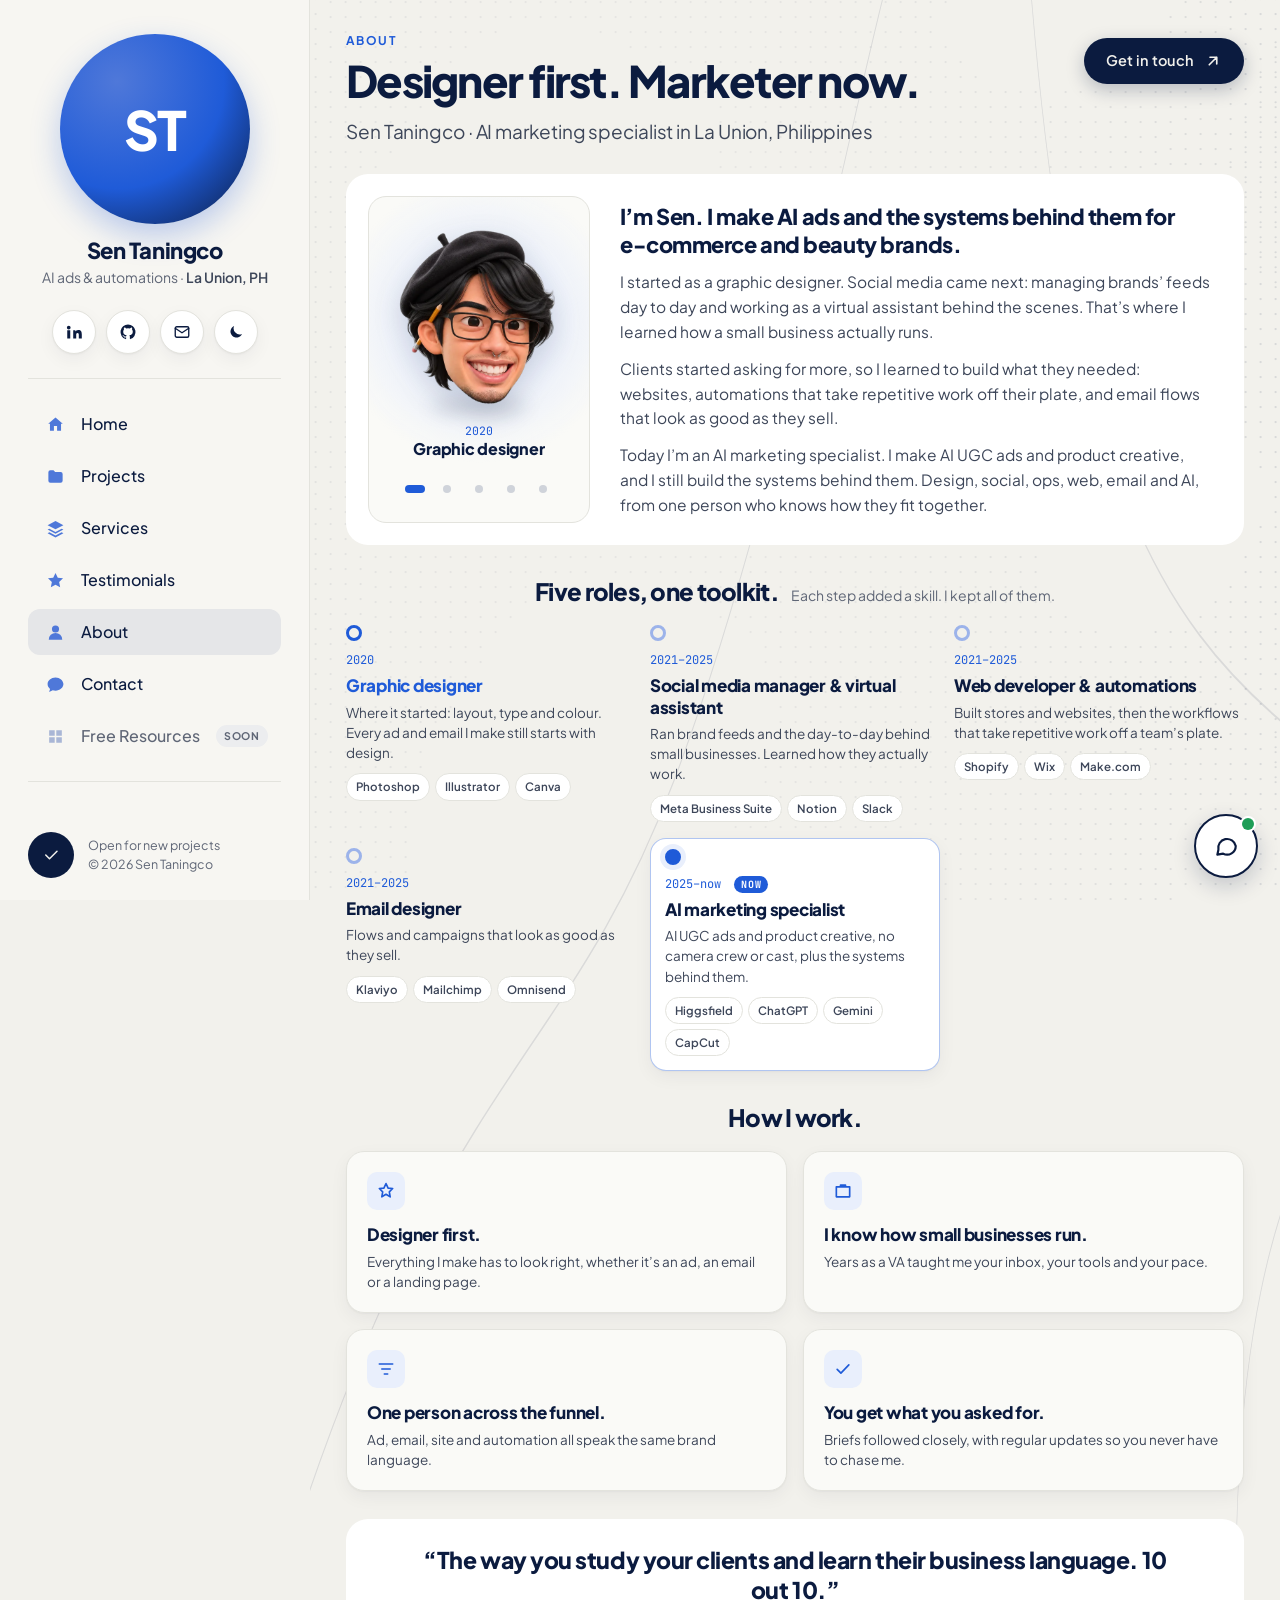
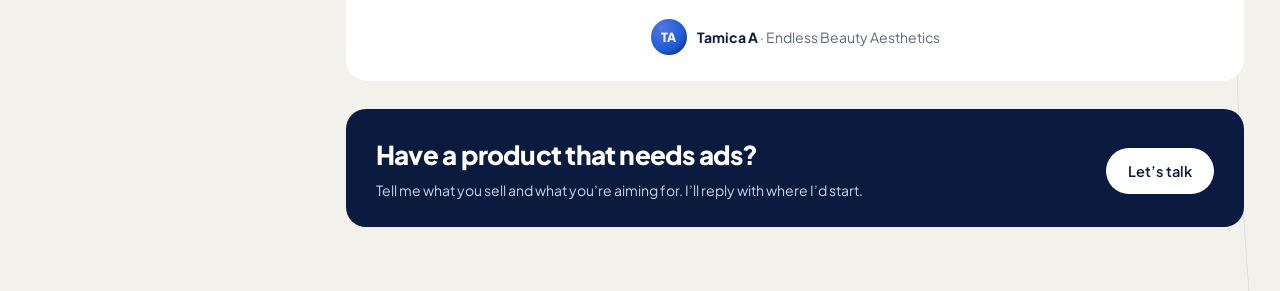
==== commit 5574c9f7: "Fix contact buttons with a popup that always works - Email links did nothing without a default mail " ====
--- a/about.html
+++ b/about.html
@@ -827,5 +827,67 @@
   })();
 </script>
 
+
+<dialog class="ctd" id="ctDialog" aria-labelledby="ctTitle">
+  <div class="ctd-in">
+    <button type="button" class="ctd-x" data-close aria-label="Close">×</button>
+    <p class="ctd-kick">GET IN TOUCH</p>
+    <h2 id="ctTitle">Let’s talk.</h2>
+    <p class="ctd-sub">Tell me what you sell and what you’re aiming for. Pick whatever’s easiest:</p>
+    <div class="ctd-mail"><span id="ctAddr">sentngc@gmail.com</span><button type="button" class="ctd-copy" id="ctCopy">Copy</button></div>
+    <div class="ctd-acts">
+      <a class="ctd-btn primary" id="ctGmail" href="#" target="_blank" rel="noopener"><svg viewBox="0 0 24 24" width="18" height="18" aria-hidden="true"><path fill="currentColor" d="M3 6.5A2.5 2.5 0 0 1 5.5 4h13A2.5 2.5 0 0 1 21 6.5v11a2.5 2.5 0 0 1-2.5 2.5h-13A2.5 2.5 0 0 1 3 17.5v-11Zm2.2-.3 6.8 5.1 6.8-5.1H5.2Z"/></svg>Write in Gmail</a>
+      <a class="ctd-btn" id="ctApp" href="#">Open my email app</a>
+      <a class="ctd-btn" href="https://www.linkedin.com/in/sentaningco/" target="_blank" rel="noopener">Message me on LinkedIn</a>
+    </div>
+  </div>
+</dialog>
+<style>
+  .ctd { border: 0; padding: 0; border-radius: 22px; width: min(440px, calc(100vw - 32px)); background: var(--white); color: var(--ink); box-shadow: 0 30px 80px rgba(11,27,63,.35); }
+  .ctd::backdrop { background: rgba(11,27,63,.45); backdrop-filter: blur(3px); }
+  .ctd-in { position: relative; padding: 30px 26px 24px; display: flex; flex-direction: column; gap: 10px; }
+  .ctd-x { position: absolute; top: 10px; right: 10px; width: 40px; height: 40px; border: 0; border-radius: 50%; background: var(--chip); color: var(--ink); font-size: 22px; line-height: 1; cursor: pointer; }
+  .ctd-kick { margin: 0; font-size: 11.5px; font-weight: 700; letter-spacing: .12em; color: var(--accent); }
+  .ctd h2 { margin: 0; font-size: 26px; font-weight: 800; letter-spacing: -0.03em; }
+  .ctd-sub { margin: 0; font-size: 14.5px; color: var(--body); }
+  .ctd-mail { display: flex; align-items: center; justify-content: space-between; gap: 10px; margin-top: 4px; padding: 8px 8px 8px 16px; border: 1px solid var(--line); border-radius: 14px; background: var(--card); font-weight: 700; font-size: 15px; word-break: break-all; }
+  .ctd-copy { flex: none; min-height: 40px; padding: 0 16px; border: 0; border-radius: 10px; background: var(--ink); color: var(--bg); font-weight: 700; cursor: pointer; }
+  .ctd-copy.done { background: #0E9F6E; color: #fff; }
+  .ctd-acts { display: flex; flex-direction: column; gap: 8px; margin-top: 6px; }
+  .ctd-btn { display: flex; align-items: center; justify-content: center; gap: 8px; min-height: 48px; border-radius: 999px; font-weight: 700; text-decoration: none; border: 1.5px solid var(--ink); color: var(--ink); }
+  .ctd-btn:hover { background: var(--ink); color: var(--bg); }
+  .ctd-btn.primary { background: var(--accent); border-color: var(--accent); color: #fff; }
+  .ctd-btn.primary:hover { background: var(--accent-dark); border-color: var(--accent-dark); color: #fff; }
+</style>
+<script>
+  // Every email link opens this popup: Gmail compose, mail app, copy address, LinkedIn
+  (function () {
+    const d = document.getElementById('ctDialog'); if (!d) return;
+    const gm = document.getElementById('ctGmail'), app = document.getElementById('ctApp'), copy = document.getElementById('ctCopy');
+    let opener = null;
+    document.addEventListener('click', e => {
+      const a = e.target.closest('a[href^="mailto:"]');
+      if (!a || d.contains(a)) return;
+      e.preventDefault();
+      const u = new URL(a.href), to = decodeURIComponent(u.pathname), q = u.searchParams;
+      const su = q.get('subject') || 'Project inquiry from your portfolio', body = q.get('body') || '';
+      gm.href = 'https://mail.google.com/mail/?view=cm&fs=1&to=' + encodeURIComponent(to) + '&su=' + encodeURIComponent(su) + (body ? '&body=' + encodeURIComponent(body) : '');
+      app.href = a.href;
+      document.getElementById('ctAddr').textContent = to;
+      copy.textContent = 'Copy'; copy.classList.remove('done');
+      opener = a;
+      if (d.open) d.close();
+      d.showModal();
+    });
+    copy.addEventListener('click', async () => {
+      const t = document.getElementById('ctAddr').textContent;
+      try { await navigator.clipboard.writeText(t); }
+      catch (err) { const r = document.createRange(); r.selectNodeContents(document.getElementById('ctAddr')); const s = getSelection(); s.removeAllRanges(); s.addRange(r); try { document.execCommand('copy'); } catch (e2) {} }
+      copy.textContent = 'Copied!'; copy.classList.add('done');
+    });
+    d.addEventListener('click', e => { if (e.target === d || e.target.closest('[data-close]')) d.close(); });
+    d.addEventListener('close', () => { if (opener) opener.focus(); });
+  })();
+</script>
 </body>
 </html>
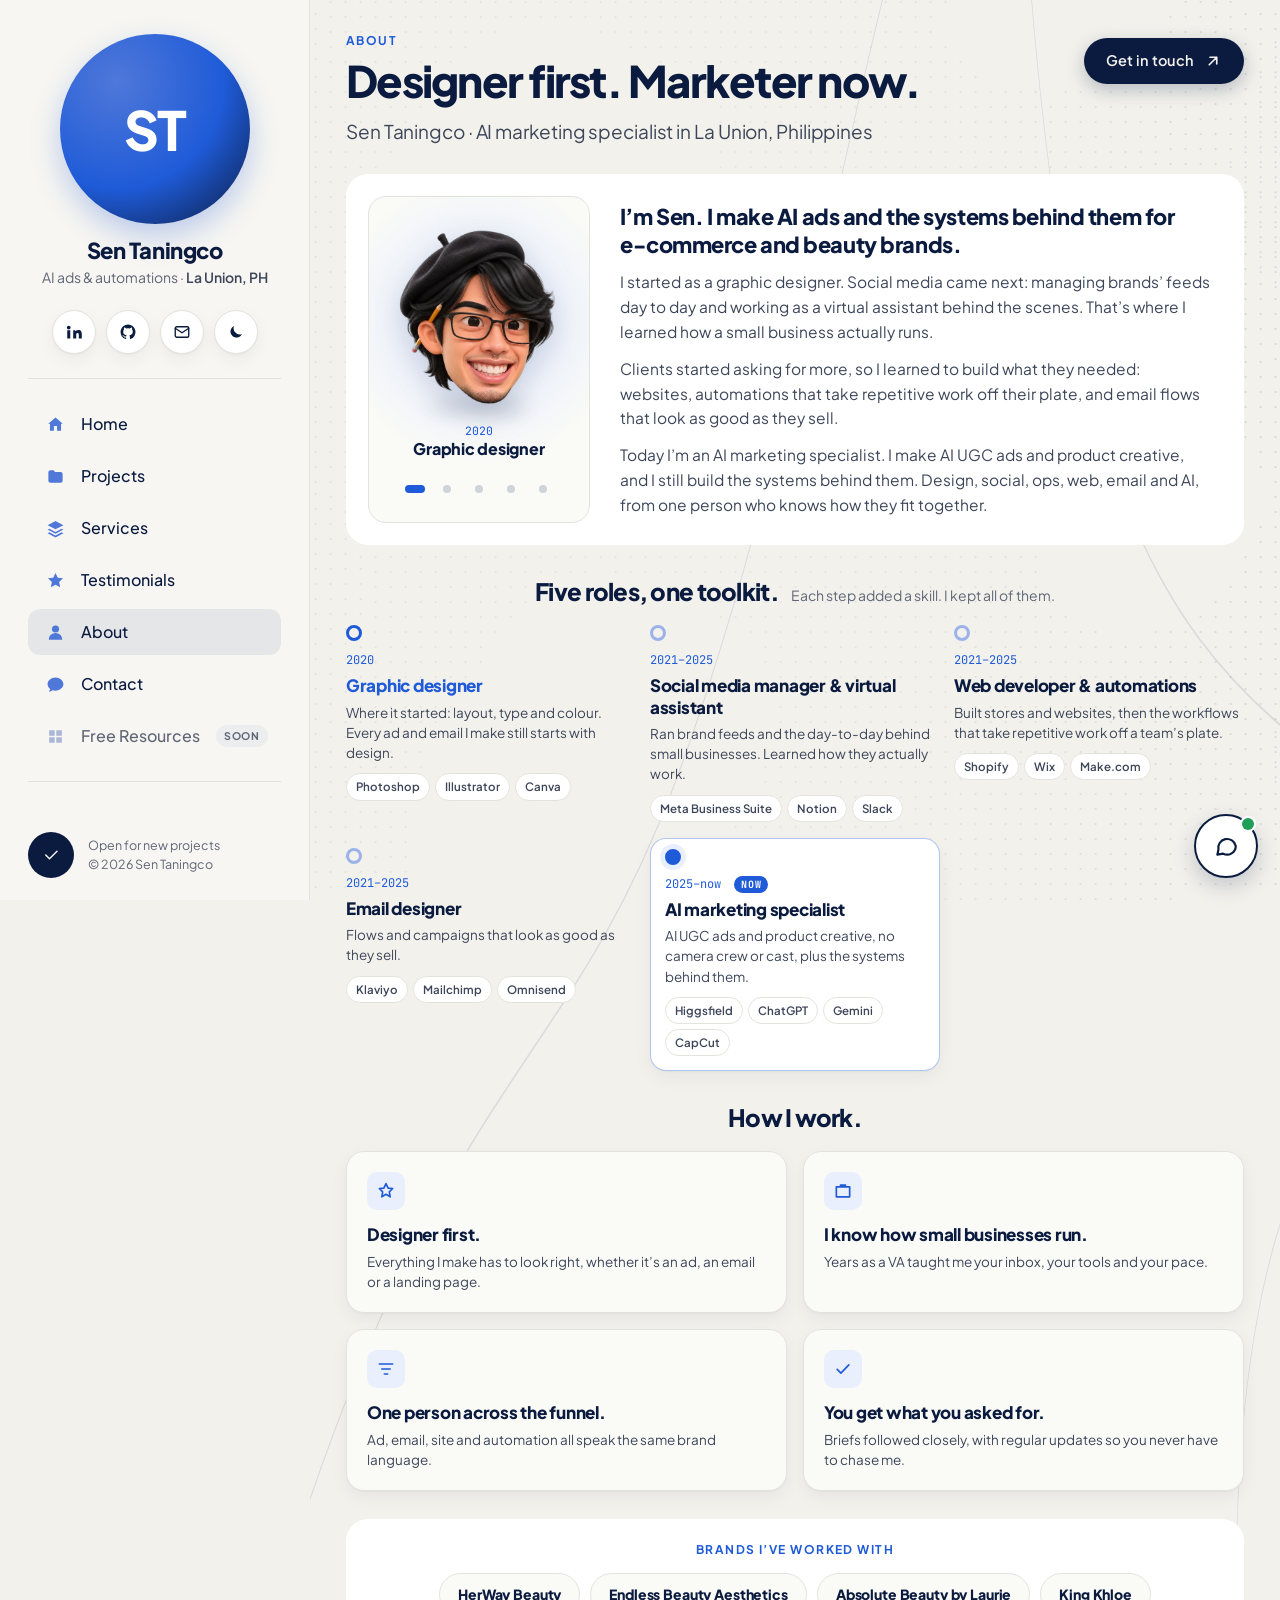
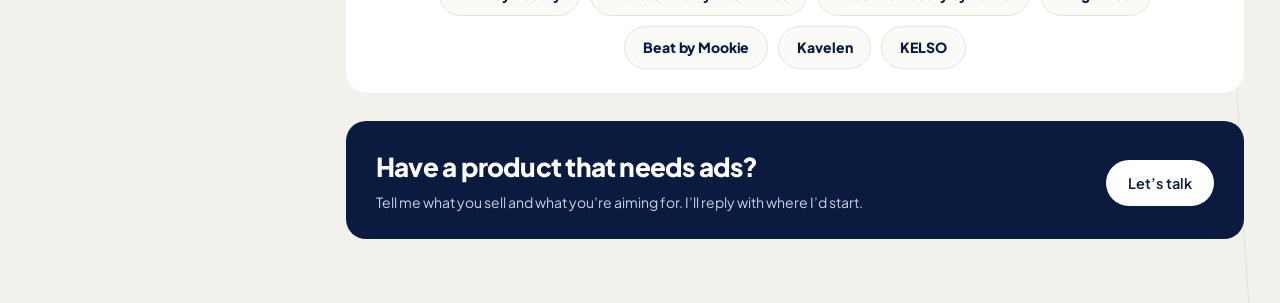
==== commit 4f5d17e6: "About: swap the lone quote for a "Brands I've worked with" strip Co-Authored-By: Claude Opus 5.5 <no" ====
--- a/about.html
+++ b/about.html
@@ -492,11 +492,11 @@
     .way h3 { margin: 12px 0 4px; font-size: 17px; font-weight: 800; letter-spacing: -0.015em; }
     .way p { margin: 0; font-size: 13.5px; color: var(--body); }
 
-    .a-quote { margin: 0; padding: 26px 30px; border-radius: 22px; background: var(--white); text-align: center; }
-    .a-quote blockquote { margin: 0; }
-    .a-quote p { margin: 0 auto; max-width: 760px; font-size: clamp(19px, 1.8vw, 26px); font-weight: 800; line-height: 1.3; letter-spacing: -0.02em; color: var(--ink); }
-    .a-quote figcaption { display: inline-flex; align-items: center; gap: 10px; margin-top: 14px; font-size: 14px; color: var(--muted); }
-    .a-quote figcaption b { color: var(--ink); }
+    .a-brands { padding: 22px 24px 24px; border-radius: 22px; background: var(--white); }
+    .a-brands .eyebrow { margin-bottom: 14px; }
+    .brand-row { list-style: none; margin: 0; padding: 0; display: flex; flex-wrap: wrap; justify-content: center; gap: 10px; }
+    .brand-row li { padding: 10px 18px; border-radius: 999px; background: var(--card); border: 1px solid var(--line);
+      font-size: clamp(14px, 1.05vw, 16.5px); font-weight: 800; letter-spacing: -0.01em; color: var(--ink); white-space: nowrap; }
     .tg-av { width: 36px; height: 36px; border-radius: 50%; flex: none; display: grid; place-items: center; font-size: 12.5px; font-weight: 800; color: #fff; background: radial-gradient(circle at 30% 25%, #4F78D9, #1F5BD8 60%, #0B1B3F); }
 
 
@@ -561,7 +561,8 @@
       .tl-item.now .tl-dot { left: -18px; top: 16px; }
       .tl-item.now .tl-year { margin-top: 0; }
       .ways { grid-template-columns: minmax(0, 1fr); }
-      .a-quote { padding: 22px 18px; }
+      .a-brands { padding: 18px 14px; }
+      .brand-row li { padding: 8px 14px; }
     }
   </style>
 </head>
@@ -762,10 +763,10 @@
       </div>
     </section>
 
-    <figure class="a-quote">
-      <blockquote><p>“The way you study your clients and learn their business language. 10 out 10.”</p></blockquote>
-      <figcaption><span class="tg-av" aria-hidden="true">TA</span><span><b>Tamica A</b> · Endless Beauty Aesthetics</span></figcaption>
-    </figure>
+    <section class="a-brands" aria-labelledby="b-title">
+      <p class="eyebrow center" id="b-title">BRANDS I’VE WORKED WITH</p>
+      <ul class="brand-row"><li>HerWay Beauty</li><li>Endless Beauty Aesthetics</li><li>Absolute Beauty by Laurie</li><li>King Khloe</li><li>Beat by Mookie</li><li>Kavelen</li><li>KELSO</li></ul>
+    </section>
 
     <section class="cta-band">
       <div>
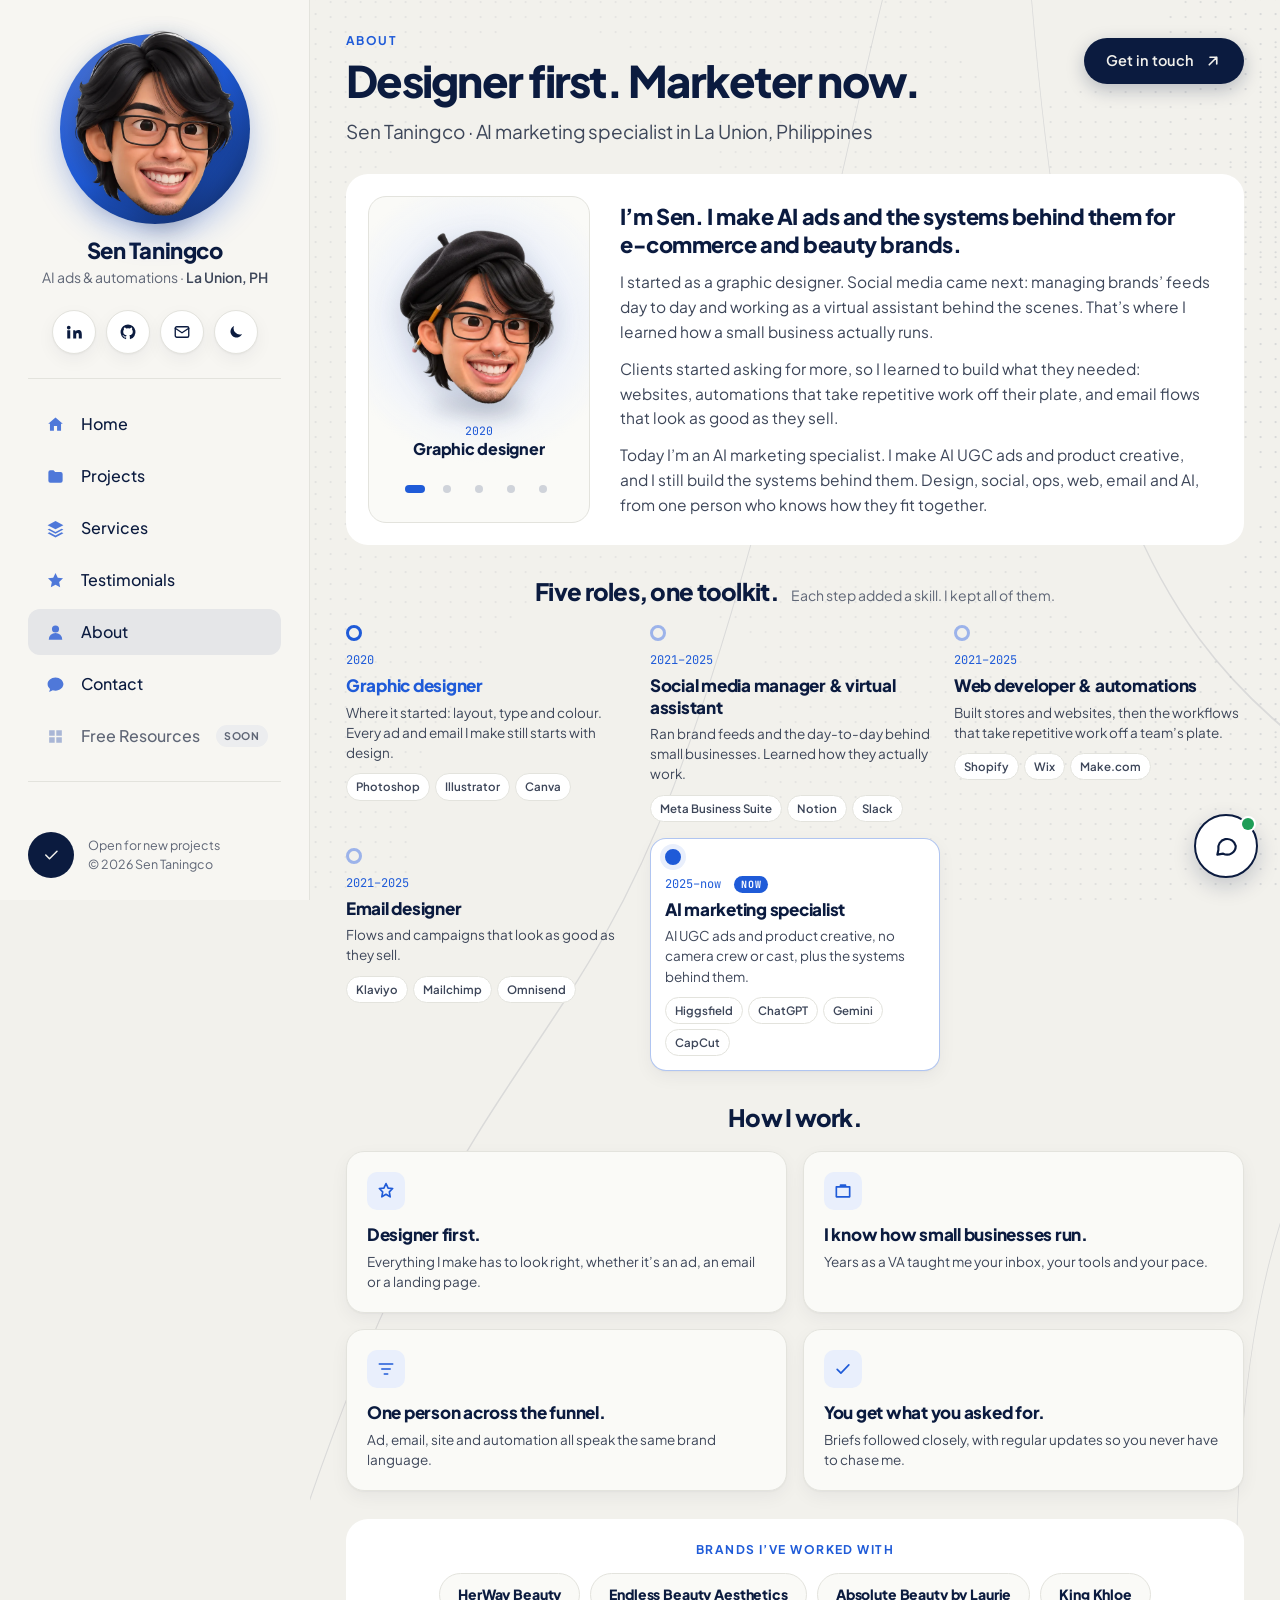
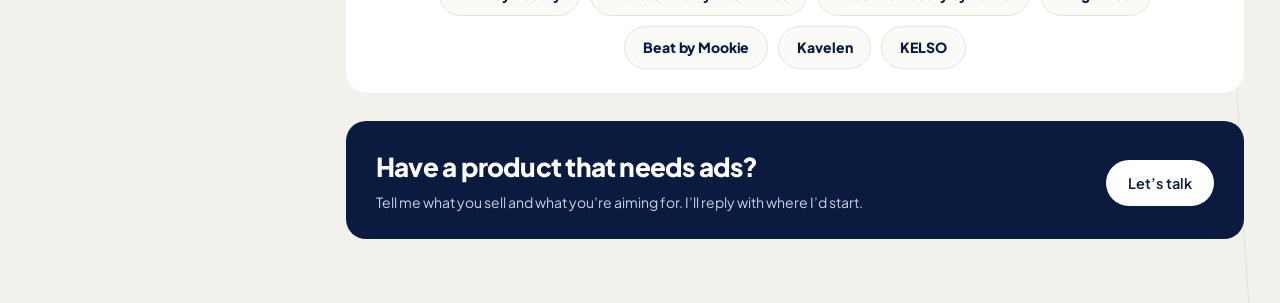
==== commit 0f773db3: "Replace the ST monograms with Sen's 3D head Sidebar avatar (desktop and the phone top bar) and the h" ====
--- a/about.html
+++ b/about.html
@@ -372,6 +372,54 @@
     :root[data-theme="dark"] .tblob { opacity: .4; }
     @media (max-width: 860px) { .tstack { padding: 28px 14px 4px 10px; } .tg { padding: 18px 18px 14px; } }
     @media (prefers-reduced-motion: reduce) { .tg, .tblob { transition: opacity .2s ease; } }
+
+    /* ---- Navigation on phones: sticky top bar + full-screen menu ---- */
+    .menu-btn { display: none; }
+    .side-menu { display: contents; }
+    @media (max-width: 860px) {
+      .side { position: sticky; top: 0; z-index: 40; height: auto; flex-direction: row; flex-wrap: wrap; align-items: center; gap: 12px;
+        padding: 10px 16px; border-bottom: 1px solid var(--line); overflow: visible;
+        background: color-mix(in srgb, var(--bg) 90%, transparent); -webkit-backdrop-filter: blur(14px); backdrop-filter: blur(14px); }
+      .me { flex: 1; min-width: 0; display: grid; grid-template-columns: auto minmax(0, 1fr); grid-template-rows: auto auto; column-gap: 10px; align-items: center; text-align: left; }
+      .me .avatar { grid-row: 1 / 3; width: 44px; height: 44px; margin: 0; font-size: 16px; box-shadow: 0 4px 10px rgba(31,91,216,.25); }
+      .me .name { font-size: 16.5px; line-height: 1.2; align-self: end; }
+      .me .handle { font-size: 12.5px; line-height: 1.3; white-space: nowrap; overflow: hidden; text-overflow: ellipsis; align-self: start; }
+      .menu-btn { display: inline-flex; align-items: center; gap: 8px; min-height: 44px; padding: 0 16px 0 14px; border: 0; border-radius: 999px;
+        background: var(--ink); color: var(--bg); font: inherit; font-weight: 700; font-size: 14.5px; cursor: pointer; flex: none; }
+      .mb-ico { position: relative; width: 16px; height: 12px; }
+      .mb-ico i { position: absolute; left: 0; width: 100%; height: 2px; border-radius: 2px; background: currentColor; transition: transform .25s ease, opacity .2s ease, top .25s ease; }
+      .mb-ico i:nth-child(1) { top: 0; } .mb-ico i:nth-child(2) { top: 5px; } .mb-ico i:nth-child(3) { top: 10px; }
+      .side.nav-open .mb-ico i:nth-child(1) { top: 5px; transform: rotate(45deg); }
+      .side.nav-open .mb-ico i:nth-child(2) { opacity: 0; }
+      .side.nav-open .mb-ico i:nth-child(3) { top: 5px; transform: rotate(-45deg); }
+      .side-menu { display: none; }
+      .side.nav-open { position: fixed; inset: 0; align-content: flex-start; overflow-y: auto; background: var(--bg); -webkit-backdrop-filter: none; backdrop-filter: none; }
+      .side.nav-open .side-menu { display: flex; flex-direction: column; flex-basis: 100%; padding: 4px 0 24px; animation: menuIn .25s ease; }
+      @keyframes menuIn { from { opacity: 0; transform: translateY(-8px); } to { opacity: 1; transform: none; } }
+      .side.nav-open .nav { order: 1; flex-direction: column; overflow: visible; gap: 4px; padding: 10px 0 14px; border-top: 0; border-bottom: 0; }
+      .side.nav-open .nav a, .side.nav-open .nav .wip { min-height: 54px; font-size: 18px; font-weight: 600; padding: 0 16px; gap: 16px; }
+      .side.nav-open .nav .wip em { margin-left: auto; }
+      .side.nav-open .socials { order: 2; justify-content: flex-start; margin: 6px 0 18px; padding-top: 18px; border-top: 1px solid var(--line); }
+      .side.nav-open .side-foot { order: 3; display: flex; padding-top: 0; }
+      html.menu-open, html.menu-open body { overflow: hidden; }
+      html.menu-open .float { display: none; }
+    }
+
+    /* ---- 3D head in place of the ST monogram ---- */
+    .avatar.mono.face { position: relative; overflow: visible; font-size: 0; }
+    .avatar.mono.face img { position: absolute; left: 7%; bottom: 3%; width: 86%; height: auto; object-fit: contain;
+      filter: drop-shadow(0 10px 12px rgba(11,27,63,.35)); }
+    .photo.mono.face { position: relative; }
+    .photo.mono.face img { position: absolute; left: 9%; bottom: 0; width: 82%; height: auto; object-fit: contain;
+      filter: drop-shadow(0 10px 14px rgba(11,27,63,.4)); }
+    @media (min-width: 1281px) and (min-height: 821px) {
+      .projects .proj-text .proj-list a { min-height: 27px !important; line-height: 1.25; }
+      .projects .proj-text .sub { margin-top: 2px; }
+      .projects .proj-list { margin-top: 4px !important; }
+    }
+    @media (max-width: 860px) {
+      .me .avatar.mono.face img { left: 5%; bottom: 4%; width: 90%; filter: drop-shadow(0 3px 4px rgba(11,27,63,.35)); }
+    }
 
     /* ================= Services page ================= */
     .smain { display: flex; flex-direction: column; gap: 28px; overflow-y: auto; padding-bottom: 64px; }
@@ -643,11 +691,13 @@
   <aside class="side">
     <div class="me">
       <!-- Swap for: <div class="avatar"><img src="images/avatar.png" alt="Illustrated portrait of Sen"></div> -->
-      <div class="avatar mono" aria-hidden="true">ST</div>
+      <div class="avatar mono face" aria-hidden="true"><img src="[data-uri]" alt="" width="500" height="580"></div>
       <div class="name">Sen Taningco</div>
       <div class="handle">AI ads &amp; automations · <b>La Union, PH</b></div>
     </div>
 
+    <button class="menu-btn" type="button" aria-expanded="false" aria-controls="sideMenu"><span class="mb-ico" aria-hidden="true"><i></i><i></i><i></i></span><span class="mb-txt">Menu</span></button>
+    <div class="side-menu" id="sideMenu">
     <div class="socials">
       <a class="icon-btn" href="https://www.linkedin.com/in/sentaningco/" target="_blank" rel="noopener" aria-label="LinkedIn">
         <svg class="i" viewBox="0 0 24 24" fill="currentColor" aria-hidden="true"><path d="M4.98 3.5a2.5 2.5 0 1 1 0 5 2.5 2.5 0 0 1 0-5ZM3 9.75h4v11H3v-11Zm7 0h3.8v1.5h.05c.53-1 1.83-2.05 3.77-2.05 4.03 0 4.78 2.65 4.78 6.1v5.45h-4v-4.83c0-1.15-.02-2.63-1.6-2.63-1.6 0-1.85 1.25-1.85 2.55v4.91h-4v-11Z"/></svg>
@@ -677,6 +727,21 @@
       <span class="bubble" aria-hidden="true"><svg class="i" viewBox="0 0 24 24" fill="none" stroke="currentColor" stroke-width="2" stroke-linecap="round" stroke-linejoin="round"><path d="M5 12l5 5L20 7"/></svg></span>
       <span>Open for new projects<br>© 2026 Sen Taningco</span>
     </div>
+    </div>
+    <script>
+      // Phones: the sidebar becomes a top bar with a Menu button
+      (function () {
+        const side = document.currentScript.closest('aside'), btn = side.querySelector('.menu-btn'), txt = btn.querySelector('.mb-txt');
+        function set(open) {
+          side.classList.toggle('nav-open', open); document.documentElement.classList.toggle('menu-open', open);
+          btn.setAttribute('aria-expanded', open); txt.textContent = open ? 'Close' : 'Menu';
+        }
+        btn.addEventListener('click', () => set(!side.classList.contains('nav-open')));
+        side.querySelectorAll('.side-menu a').forEach(a => a.addEventListener('click', () => set(false)));
+        addEventListener('keydown', e => { if (e.key === 'Escape' && side.classList.contains('nav-open')) { set(false); btn.focus(); } });
+        matchMedia('(min-width: 861px)').addEventListener('change', e => { if (e.matches) set(false); });
+      })();
+    </script>
   </aside>
 
   <!-- ================= MAIN ================= -->
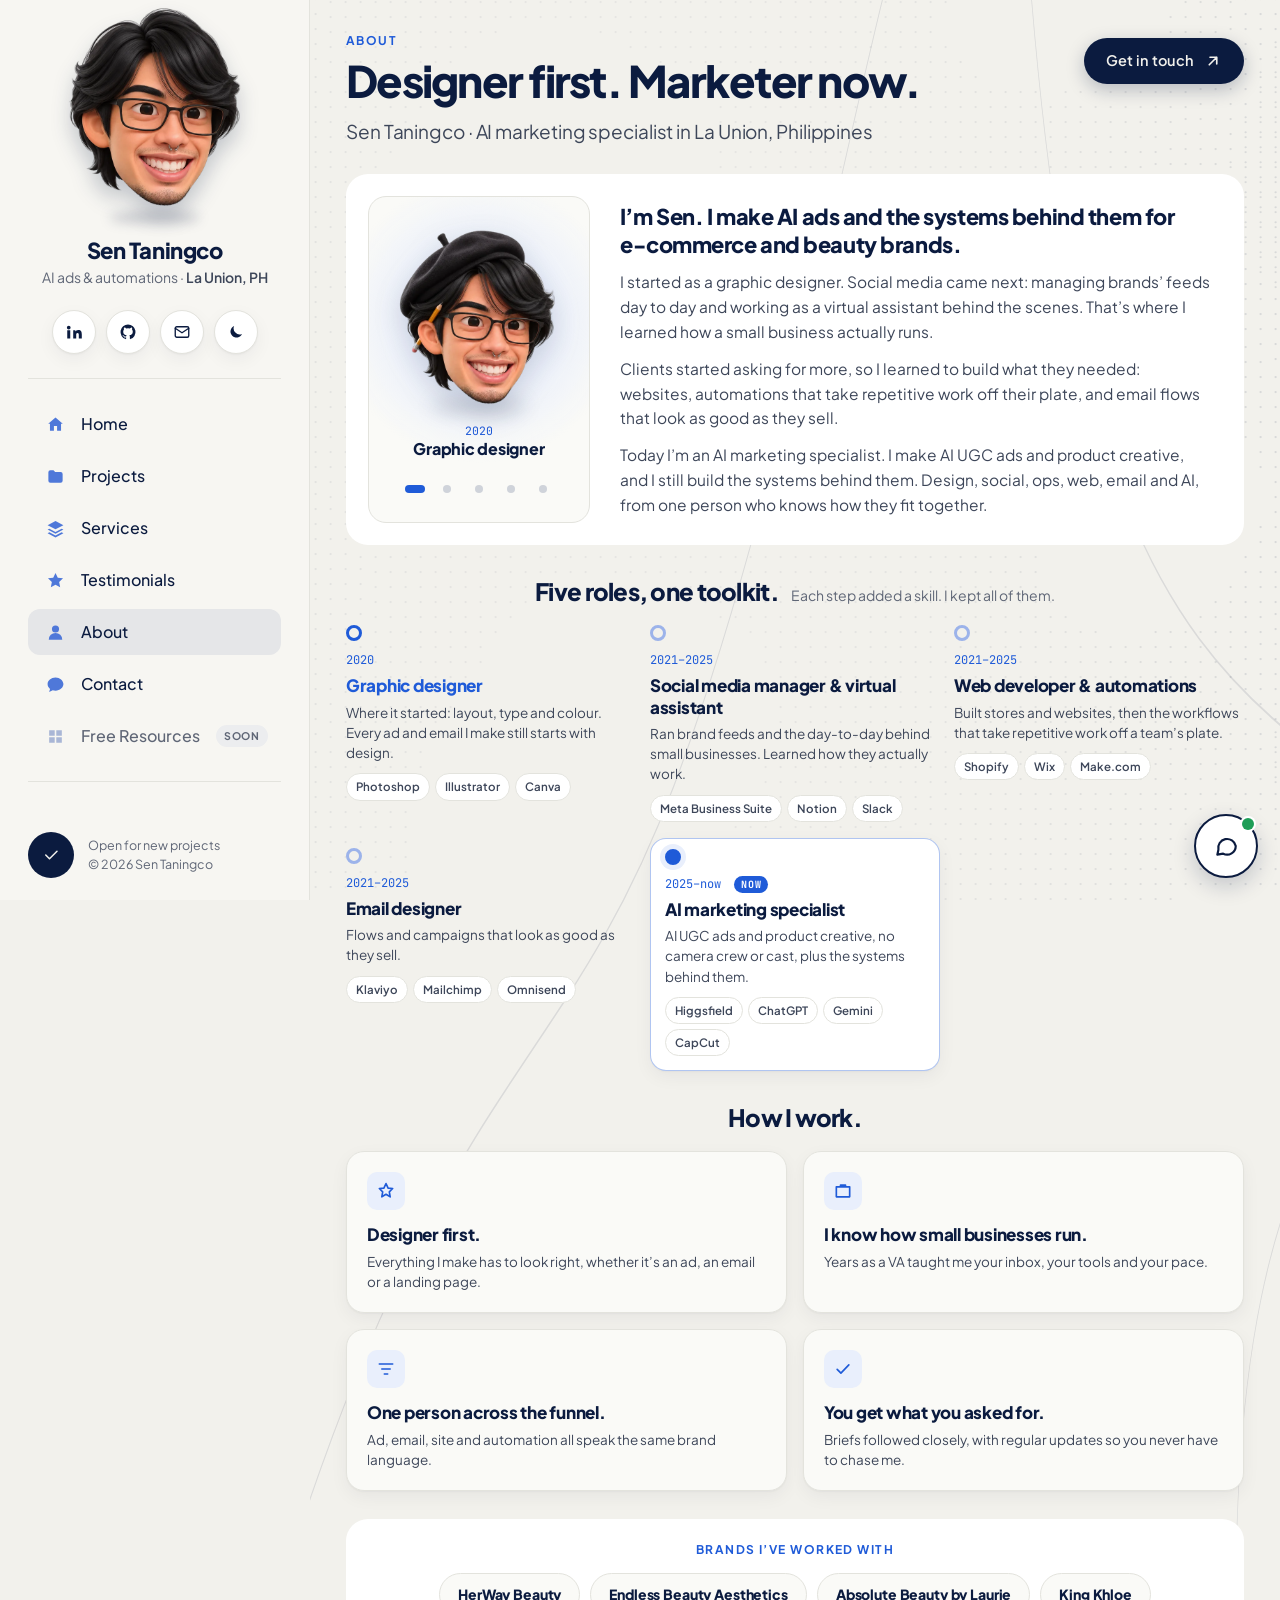
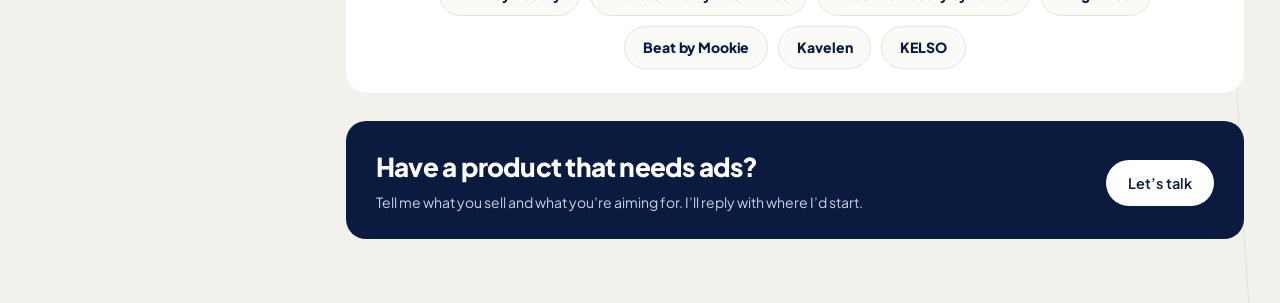
==== commit 79465e13: "Client photos on testimonials; floating 3D head without background - Each testimonial shows the clie" ====
--- a/about.html
+++ b/about.html
@@ -353,6 +353,7 @@
     .tg blockquote p { margin: 0; font-size: clamp(15px, 1.12vw, 18.5px); font-weight: 700; line-height: 1.38; letter-spacing: -0.015em; color: var(--ink); }
     .tg figcaption { display: flex; align-items: center; gap: 11px; }
     .tg-av { width: 38px; height: 38px; border-radius: 50%; flex: none; display: grid; place-items: center; font-size: 13px; font-weight: 800; color: #fff; background: radial-gradient(circle at 30% 25%, #4F78D9, #1F5BD8 60%, #0B1B3F); }
+    .tg-av.tg-photo { object-fit: cover; padding: 0; background: #E4E7EE; box-shadow: 0 0 0 2px #fff, 0 2px 6px rgba(11,27,63,.18); }
     .tg-who { display: flex; flex-direction: column; line-height: 1.25; min-width: 0; }
     .tg-who b { font-size: 14px; color: var(--ink); }
     .tg-who span { font-size: 12.5px; color: var(--muted); }
@@ -405,20 +406,23 @@
       html.menu-open .float { display: none; }
     }
 
-    /* ---- 3D head in place of the ST monogram ---- */
-    .avatar.mono.face { position: relative; overflow: visible; font-size: 0; }
-    .avatar.mono.face img { position: absolute; left: 7%; bottom: 3%; width: 86%; height: auto; object-fit: contain;
-      filter: drop-shadow(0 10px 12px rgba(11,27,63,.35)); }
-    .photo.mono.face { position: relative; }
-    .photo.mono.face img { position: absolute; left: 9%; bottom: 0; width: 82%; height: auto; object-fit: contain;
-      filter: drop-shadow(0 10px 14px rgba(11,27,63,.4)); }
+    /* ---- 3D head in place of the ST monogram: floats, no background ---- */
+    .avatar.mono.face, .photo.mono.face { position: relative; overflow: visible; font-size: 0; background: none; border: 0; box-shadow: none; padding: 0; }
+    .avatar.mono.face img, .photo.mono.face img { position: absolute; left: 50%; bottom: 9%; height: auto; object-fit: contain; transform: translateX(-50%);
+      filter: drop-shadow(0 12px 10px rgba(11,27,63,.22)); }
+    .avatar.mono.face img { width: 92%; }
+    .photo.mono.face img { width: 88%; }
+    .avatar.mono.face::after, .photo.mono.face::after { content: ""; position: absolute; left: 26%; right: 26%; bottom: 0; height: 7%; border-radius: 50%;
+      background: rgba(11,27,63,.18); filter: blur(6px); }
     @media (min-width: 1281px) and (min-height: 821px) {
       .projects .proj-text .proj-list a { min-height: 27px !important; line-height: 1.25; }
       .projects .proj-text .sub { margin-top: 2px; }
       .projects .proj-list { margin-top: 4px !important; }
     }
     @media (max-width: 860px) {
-      .me .avatar.mono.face img { left: 5%; bottom: 4%; width: 90%; filter: drop-shadow(0 3px 4px rgba(11,27,63,.35)); }
+      .me .avatar.mono.face { box-shadow: none; }
+      .me .avatar.mono.face img { bottom: 2%; width: 100%; filter: drop-shadow(0 3px 3px rgba(11,27,63,.25)); }
+      .me .avatar.mono.face::after { display: none; }
     }
 
     /* ================= Services page ================= */
@@ -691,7 +695,7 @@
   <aside class="side">
     <div class="me">
       <!-- Swap for: <div class="avatar"><img src="images/avatar.png" alt="Illustrated portrait of Sen"></div> -->
-      <div class="avatar mono face" aria-hidden="true"><img src="[data-uri]" alt="" width="500" height="580"></div>
+      <div class="avatar mono face" aria-hidden="true"><img src="[data-uri]" alt="" width="500" height="580"></div>
       <div class="name">Sen Taningco</div>
       <div class="handle">AI ads &amp; automations · <b>La Union, PH</b></div>
     </div>
